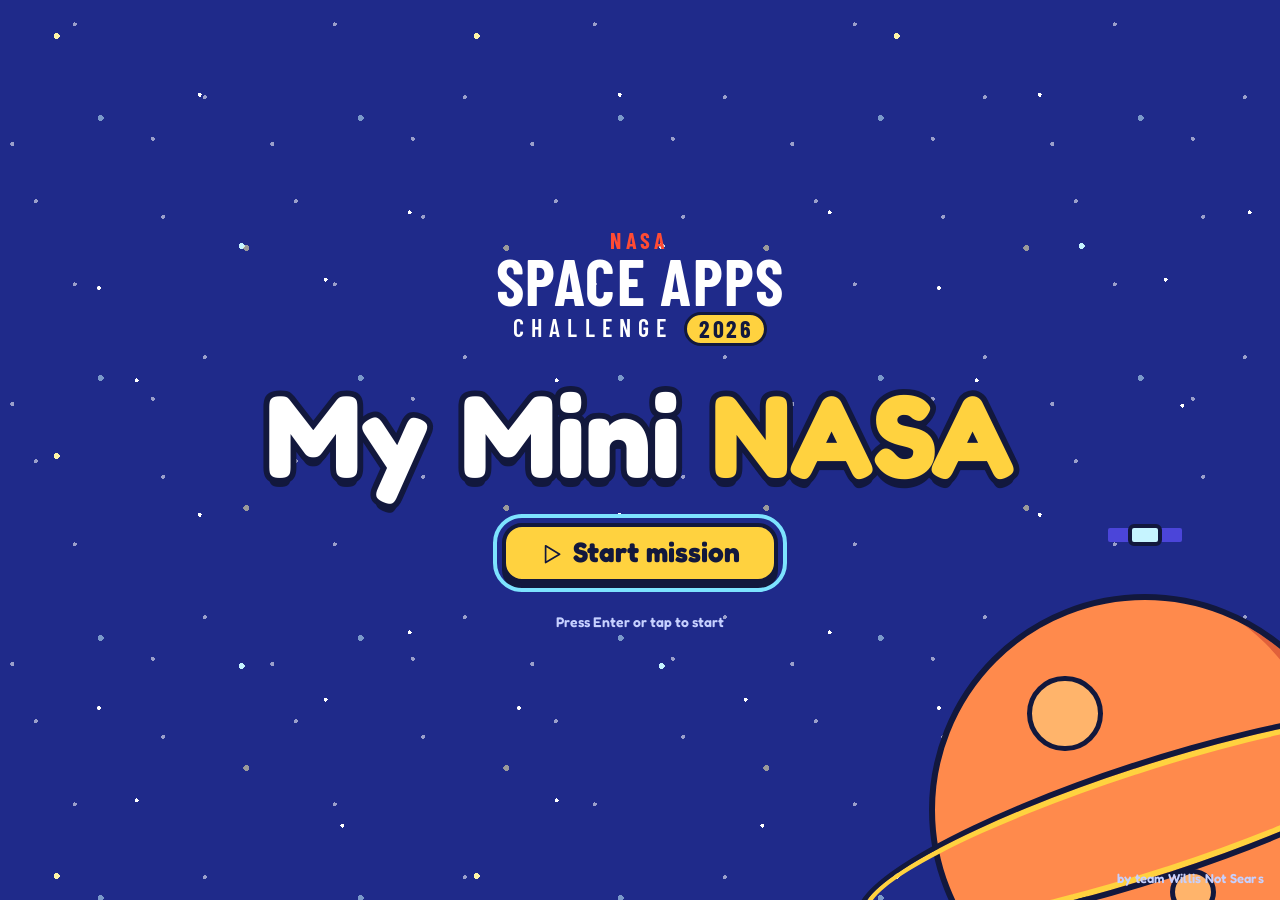
==== index.html @ b2e6e919 "fix: refresh cached app script for skin introductions" ====
<!doctype html>
<html lang="en">
<head>
  <meta charset="utf-8">
  <meta name="viewport" content="width=device-width, initial-scale=1, viewport-fit=cover">
  <meta name="theme-color" content="#f9fcff">
  <meta name="game-version" content="v11">
  <meta name="description" content="Run a pocket-sized spaceport and launch missions to Earth orbit, the Moon, Mars, and the Sun.">
  <title>My Mini NASA</title>
  <link rel="icon" href="data:image/svg+xml,%3Csvg xmlns='http://www.w3.org/2000/svg' viewBox='0 0 40 40'%3E%3Crect width='40' height='40' rx='11' fill='%235052f4'/%3E%3Ccircle cx='20' cy='20' r='8' fill='%23eff3ff'/%3E%3Cellipse cx='20' cy='20' rx='15' ry='5' transform='rotate(-35 20 20)' fill='none' stroke='%23ffde77' stroke-width='2'/%3E%3C/svg%3E">
  <link rel="stylesheet" href="style.css?v=24">
  <link rel="stylesheet" href="campaign.css?v=8">
  <link rel="stylesheet" href="stations.css?v=8">
  <link rel="stylesheet" href="upgrades.css?v=10">
  <link rel="stylesheet" href="challenges.css?v=11">
  <link rel="stylesheet" href="cartoon.css?v=21">
  <link rel="stylesheet" href="splash.css?v=1">
  <script defer src="icons.js?v=1"></script>
  <script defer src="splash.js?v=1"></script>
  <script defer src="celebrate.js?v=1"></script>
  <script defer src="music.js?v=1"></script>
  <link rel="stylesheet" href="skins.css?v=5">
  <script defer src="skins.js?v=4"></script>
  <script defer src="rules.js?v=cargo-guidance-1"></script>
  <script defer src="trivia.js?v=2"></script>
  <script defer src="challenges.js?v=11"></script>
  <script defer src="machines.js?v=25"></script>
  <script defer src="yard.js?v=station-controls-1"></script>
  <script defer src="stations.js?v=cargo-guidance-1"></script>
  <script defer src="levels-preview.js?v=1"></script>
  <script defer src="stations-preview.js?v=1"></script>
  <script defer src="cargo-preview.js?v=1"></script>
  <link rel="stylesheet" href="cargo-guidance.css?v=1">
  <script defer src="app.js?v=skin-introductions-1"></script>
  <link rel="stylesheet" href="trivia.css?v=1">
</head>
<body>
  <div class="splash" id="splash" role="dialog" aria-modal="true" aria-labelledby="splash-title">
    <div class="splash-stars" aria-hidden="true"></div>
    <div class="splash-stars splash-stars-far" aria-hidden="true"></div>
    <div class="splash-planet" aria-hidden="true"><i></i><i></i><i></i><b class="splash-satellite"><span></span></b></div>
    <svg class="splash-rocket" viewBox="0 0 120 220" aria-hidden="true">
      <path class="splash-flame" d="M44 168 Q48 204 60 214 Q72 204 76 168 Z"></path>
      <path class="splash-flame-core" d="M52 168 Q54 190 60 198 Q66 190 68 168 Z"></path>
      <path d="M38 118 Q14 138 12 172 L34 166 L42 146 Z" fill="#ff6b5a"></path>
      <path d="M82 118 Q106 138 108 172 L86 166 L78 146 Z" fill="#e0503f"></path>
      <rect x="46" y="156" width="28" height="16" rx="5" fill="#6f7aa8"></rect>
      <path d="M60 8 C44 10 32 54 32 96 C32 128 38 148 46 162 L74 162 C82 148 88 128 88 96 C88 54 76 10 60 8 Z" fill="#fff8e8"></path>
      <path d="M60 8 C51 9 43 26 38 46 Q60 40 82 46 C77 26 69 9 60 8 Z" fill="#ff6b5a"></path>
      <circle cx="60" cy="86" r="16" fill="#c6f4ff"></circle>
      <circle cx="60" cy="86" r="10" fill="#4b45d9" stroke-width="3"></circle>
      <path d="M50 132 L60 112 L70 132 Z" fill="#ffd23f" stroke-width="3"></path>
    </svg>

    <div class="splash-content">
      <p class="splash-event" aria-label="NASA Space Apps Challenge 2026">
        <span class="splash-nasa" aria-hidden="true">NASA</span>
        <span class="splash-apps" aria-hidden="true">SPACE APPS</span>
        <span class="splash-challenge" aria-hidden="true">CHALLENGE <b>2026</b></span>
      </p>
      <h2 class="splash-title" id="splash-title"><span>My</span> <span>Mini</span> <span class="splash-title-nasa">NASA</span></h2>
      <button type="button" class="splash-start" id="splash-start"><span aria-hidden="true"><svg class="ui-icon" viewBox="0 0 24 24" fill="none" stroke="currentColor" stroke-width="1.8" stroke-linecap="round" stroke-linejoin="round" aria-hidden="true" focusable="false"><path d="M6 3l15 9-15 9Z"/></svg></span> Start mission</button>
      <p class="splash-hint">Press Enter or tap to start</p>
    </div>
    <p class="splash-credit">by team Willis Not Sears</p>
  </div>

  <header class="masthead">
    <div class="wrap masthead-inner">
      <a class="brand" href="./" aria-label="My Mini NASA home">
        <span class="brand-icon" aria-hidden="true"><i></i></span>
        <strong>My Mini<span> NASA</span></strong>
      </a>
      <div class="header-actions">
        <a class="challenge" href="https://www.spaceappschallenge.org/2026/challenges/space-mission-design-game/" target="_blank" rel="noopener">NASA SPACE APPS <span>2026</span> <b aria-hidden="true"><svg class="ui-icon" viewBox="0 0 24 24" fill="none" stroke="currentColor" stroke-width="1.8" stroke-linecap="round" stroke-linejoin="round" aria-hidden="true" focusable="false"><path d="M5 19 19 5M5 5h14v14"/></svg></b></a>
        <button type="button" class="quiet header-button upgrades-shortcut" data-open="upgrades" aria-label="Upgrades" title="Upgrades"><svg class="ui-icon" viewBox="0 0 24 24" fill="none" stroke="currentColor" stroke-width="1.8" stroke-linecap="round" stroke-linejoin="round" aria-hidden="true" focusable="false"><path d="M12 20V4M5 11l7-7 7 7"/></svg> <span>Upgrades</span></button>
        <button type="button" class="quiet header-button" data-open="guide" aria-label="Field guide">? <span>Guide</span></button>
        <button type="button" class="quiet header-button" data-open="settings" aria-label="Settings"><svg class="ui-icon" viewBox="0 0 24 24" fill="none" stroke="currentColor" stroke-width="1.8" stroke-linecap="round" stroke-linejoin="round" aria-hidden="true" focusable="false"><path d="M9 3h6l1 3 3 1 2 5-2 5-3 1-1 3H9l-1-3-3-1-2-5 2-5 3-1ZM8 12a4 4 0 1 0 8 0 4 4 0 1 0-8 0"/></svg> <span>Settings</span></button>
      </div>
    </div>
  </header>

  <main class="wrap">
    <div class="overview">
      <h1>Spaceport yard</h1>
      <div class="telemetry" aria-label="Spaceport resources">
          <div class="stat" id="wallet-stat"><span class="stat-symbol money-symbol">$</span><div><span>CASH</span><strong id="wallet">$0</strong></div></div>
          <div class="stat"><span class="stat-symbol cube-symbol"><i></i></span><div><span>DATA INCOMING</span><strong id="rate">0.50<small>/s</small></strong></div></div>
          <div class="stat"><span class="stat-symbol orbit-symbol"><svg class="ui-icon" viewBox="0 0 24 24" fill="none" stroke="currentColor" stroke-width="1.8" stroke-linecap="round" stroke-linejoin="round" aria-hidden="true" focusable="false"><path d="M8 12a4 4 0 1 0 8 0 4 4 0 1 0-8 0M3 5c-5 5 14 18 18 14S7 0 3 5Z"/></svg></span><div><span>SATELLITES</span><strong id="satellites">0</strong></div></div>
      </div>
    </div>

    <div class="console">
        <div class="stage" id="stage" aria-label="Spaceport yard">
          <canvas id="yard" width="1020" height="650" tabindex="0" aria-label="Spaceport yard. Move with WASD, arrows, or drag. You can also use the station list."></canvas>
          <div class="order-card" aria-label="Grant Bonus. Sell four Data Cubes at the Grant Office to earn three dollars extra.">
            <div class="order-icon" aria-hidden="true"><svg class="ui-icon" viewBox="0 0 24 24" fill="none" stroke="currentColor" stroke-width="1.8" stroke-linecap="round" stroke-linejoin="round" aria-hidden="true" focusable="false"><path d="M12 2 22 7v10l-10 5-10-5V7ZM2 7l10 5 10-5M12 12v10"/></svg></div>
            <div class="order-copy"><strong>Grant Bonus</strong><span id="order-progress">0 / 4 cubes sold</span></div><span class="order-bonus" id="order-bonus">+$3</span>
          </div>
          <div class="notice" id="notice" role="status" hidden><span aria-hidden="true"><svg class="ui-icon" viewBox="0 0 24 24" fill="none" stroke="currentColor" stroke-width="1.8" stroke-linecap="round" stroke-linejoin="round" aria-hidden="true" focusable="false"><path d="M12 2 15 8.5 22 9.5 17 14.5 18 22 12 18.5 6 22 7 14.5 2 9.5 9 8.5Z"/></svg></span><div id="notice-text"></div></div>
          <button type="button" class="map-button quiet" id="directory-toggle" aria-haspopup="dialog" data-open="stations"><span aria-hidden="true"><svg class="ui-icon" viewBox="0 0 24 24" fill="none" stroke="currentColor" stroke-width="1.8" stroke-linecap="round" stroke-linejoin="round" aria-hidden="true" focusable="false"><path d="M2 5l7-3 6 3 7-3v17l-7 3-6-3-7 3ZM9 2v17M15 5v17"/></svg></span> Stations</button>
          <button type="button" id="yard-launch" class="yard-launch" hidden><svg class="ui-icon" viewBox="0 0 24 24" fill="none" stroke="currentColor" stroke-width="1.8" stroke-linecap="round" stroke-linejoin="round" aria-hidden="true" focusable="false"><path d="M12 20V4M5 11l7-7 7 7"/></svg> Launch mission</button>
        </div>
      <section class="game" aria-label="Spaceport controls">
        <section class="directive" aria-label="Current objective">
          <div class="directive-icon" aria-hidden="true"><svg class="ui-icon" viewBox="0 0 24 24" fill="none" stroke="currentColor" stroke-width="1.8" stroke-linecap="round" stroke-linejoin="round" aria-hidden="true" focusable="false"><path d="M5 19 19 5M5 5h14v14"/></svg></div>
          <div class="directive-copy"><span class="eyebrow">NEXT TASK <span aria-hidden="true">·</span> <span id="yard-tier">ORBITAL YARD</span></span><strong id="objective">Collect Data Cubes</strong><p id="objective-detail">Select Ground Station to see what it produces.</p></div>
          <button class="quiet button locate" id="locate" type="button" aria-label="Walk to objective">Go there <span aria-hidden="true"><svg class="ui-icon" viewBox="0 0 24 24" fill="none" stroke="currentColor" stroke-width="1.8" stroke-linecap="round" stroke-linejoin="round" aria-hidden="true" focusable="false"><path d="M4 12h16M13 5l7 7-7 7"/></svg></span></button>
        </section>
        <div class="yard-bar">
          <div class="inventory-summary" id="inventory-summary"><span class="eyebrow">CARRYING</span><strong id="carry">0 / 4</strong></div>
          <div id="inventory" class="inventory" aria-label="Carried supplies"></div>
          <div class="control-hint"><span class="keys"><kbd>W</kbd><kbd>A</kbd><kbd>S</kbd><kbd>D</kbd></span><span class="desktop-hint">Move</span><span class="touch-hint">Drag to move</span></div>
        </div>
      </section>

      <aside class="mission" id="mission-control" aria-label="Mission Control">
        <div class="mission-strip">
          <span class="eyebrow"><i></i> Mission Control</span>
          <button type="button" class="quiet board-button" id="mission-board" data-open="missions">Choose mission <span aria-hidden="true"><svg class="ui-icon" viewBox="0 0 24 24" fill="none" stroke="currentColor" stroke-width="1.8" stroke-linecap="round" stroke-linejoin="round" aria-hidden="true" focusable="false"><path d="M5 19 19 5M5 5h14v14"/></svg></span></button>
          <button type="button" class="quiet mission-toggle" id="mission-toggle" aria-expanded="true" aria-controls="mission-content mission-primary" aria-label="Collapse Mission Control"><span aria-hidden="true"><svg class="ui-icon" viewBox="0 0 24 24" fill="none" stroke="currentColor" stroke-width="1.8" stroke-linecap="round" stroke-linejoin="round" aria-hidden="true" focusable="false"><path d="M4 12h16"/></svg></span></button>
        </div>
        <div class="mission-content" id="mission-content">
          <div class="mission-heading"><h2 id="mission-title">First Light</h2><p id="mission-description" hidden>Put your first CubeSat in orbit.</p><div class="mission-chips"><span class="mission-tag" id="mission-tag">EARTH ORBIT</span><span class="vehicle-chip"><span class="vehicle-icon" aria-hidden="true"><svg class="ui-icon" viewBox="0 0 24 24" fill="none" stroke="currentColor" stroke-width="1.8" stroke-linecap="round" stroke-linejoin="round" aria-hidden="true" focusable="false"><path d="M12 20V4M5 11l7-7 7 7"/></svg></span><strong id="rocket">Rideshare</strong><span id="rocket-limit">max 6 mass</span></span></div></div>
          <div class="mission-perk" id="mission-perk" hidden><span aria-hidden="true"><svg class="ui-icon" viewBox="0 0 24 24" fill="none" stroke="currentColor" stroke-width="1.8" stroke-linecap="round" stroke-linejoin="round" aria-hidden="true" focusable="false"><path d="M12 2 15 8.5 22 9.5 17 14.5 18 22 12 18.5 6 22 7 14.5 2 9.5 9 8.5Z"/></svg></span><div><strong id="mission-perk-title"></strong><small id="mission-perk-detail"></small></div></div>
          <div class="odds-panel">
            <div class="odds-summary"><span>Success chance</span><strong id="launch-odds">—</strong></div>
            <div class="odds-meter" aria-hidden="true"><span id="odds-fill"></span></div>
            <p class="status-line" id="status-line"></p>
            <p class="special-bonus" id="special-bonus" hidden></p>
          </div>
          <div class="gauge-top"><span class="eyebrow">Payload</span><span id="manifest-note">PLAN LOCKED</span><button type="button" id="manifest-button" class="manifest-button" data-open="manifest" hidden>Manage <svg class="ui-icon" viewBox="0 0 24 24" fill="none" stroke="currentColor" stroke-width="1.8" stroke-linecap="round" stroke-linejoin="round" aria-hidden="true" focusable="false"><path d="M5 19 19 5M5 5h14v14"/></svg></button></div>
          <div class="gauges" id="gauges"></div>
          <button type="button" class="quiet expansion-button" id="expansion-button" data-open="missions" hidden><span>Next destination</span><strong id="expansion-label"></strong><span aria-hidden="true"><svg class="ui-icon" viewBox="0 0 24 24" fill="none" stroke="currentColor" stroke-width="1.8" stroke-linecap="round" stroke-linejoin="round" aria-hidden="true" focusable="false"><path d="M5 19 19 5M5 5h14v14"/></svg></span></button>
          <div class="mission-actions"><button type="button" class="quiet button challenge-entry" data-open="challenges" aria-describedby="challenge-summary"><span aria-hidden="true"><svg class="ui-icon" viewBox="0 0 24 24" fill="none" stroke="currentColor" stroke-width="1.8" stroke-linecap="round" stroke-linejoin="round" aria-hidden="true" focusable="false"><path d="M12 2 15 8.5 22 9.5 17 14.5 18 22 12 18.5 6 22 7 14.5 2 9.5 9 8.5Z"/></svg></span> Challenges<small id="challenge-summary" hidden>Pick a focus</small></button><button class="quiet button" type="button" data-open="log"><span aria-hidden="true"><svg class="ui-icon" viewBox="0 0 24 24" fill="none" stroke="currentColor" stroke-width="1.8" stroke-linecap="round" stroke-linejoin="round" aria-hidden="true" focusable="false"><path d="M4 6h16M4 12h16M4 18h16"/></svg></span> Flight log</button></div>
        </div>
        <div class="mission-primary" id="mission-primary">
          <button class="launch button" type="button" id="launch" disabled><span class="launch-icon" aria-hidden="true"><svg class="ui-icon" viewBox="0 0 24 24" fill="none" stroke="currentColor" stroke-width="1.8" stroke-linecap="round" stroke-linejoin="round" aria-hidden="true" focusable="false"><path d="M12 20V4M5 11l7-7 7 7"/></svg></span><strong id="launch-label">Launch mission</strong><small id="launch-fee">FREE</small></button>
          <button type="button" class="quiet recipe-button" id="recipe-button" data-open="recipe"><strong>Payload plan</strong><small id="recipe-price"></small></button>
        </div>
      </aside>
    </div>

    <footer class="foot"><span><span class="signal"></span> <span id="save-status">PROGRESS SAVED ON THIS DEVICE</span></span><a href="https://www.nasa.gov/wp-content/uploads/2025/04/250323-design-and-develop-science-mission.pdf" target="_blank" rel="noopener">MISSION DESIGN RESOURCES <b aria-hidden="true"><svg class="ui-icon" viewBox="0 0 24 24" fill="none" stroke="currentColor" stroke-width="1.8" stroke-linecap="round" stroke-linejoin="round" aria-hidden="true" focusable="false"><path d="M5 19 19 5M5 5h14v14"/></svg></b></a></footer>
  </main>

  <dialog id="panel" aria-labelledby="panel-title">
    <div class="panel-top"><span id="panel-kicker" class="eyebrow">SPACEPORT OPERATIONS</span><button type="button" class="quiet close" id="close-panel" aria-label="Close panel" autofocus><svg class="ui-icon" viewBox="0 0 24 24" fill="none" stroke="currentColor" stroke-width="1.8" stroke-linecap="round" stroke-linejoin="round" aria-hidden="true" focusable="false"><path d="M5 5l14 14M19 5 5 19"/></svg></button></div>
    <h2 id="panel-title"></h2>
    <div id="panel-content"></div>
  </dialog>
</body>
</html>
---- style.css ----
@import url('https://fonts.googleapis.com/css2?family=Barlow:wght@400;500;600;700;800&family=IBM+Plex+Mono:wght@400;500;600&display=swap');

:root {
  color-scheme: light;
  --bg: #edf2ff;
  --panel: #ffffff;
  --panel-deep: #f4f6ff;
  --well: #f3f6ff;
  --line: #d7def4;
  --line-soft: #e1e6f6;
  --text: #1b234d;
  --muted: #51618b;
  --dim: #596889;
  --mint: #117d63;
  --amber: #9e4518;
  --orange: #514fe8;
  --cyan: #067e9c;
  --fuel: #a74c15;
  --part: #2755c1;
  --paper: #713caa;
  --crew: #a23567;
  --mass: #5a6386;
  --sans: Barlow, 'Trebuchet MS', sans-serif;
  --mono: 'IBM Plex Mono', 'Courier New', monospace;
  --hud-gap: 16px;
  --hud-top: max(var(--hud-gap), env(safe-area-inset-top));
  --hud-left: max(var(--hud-gap), env(safe-area-inset-left));
  --hud-right: max(var(--hud-gap), env(safe-area-inset-right));
  --hud-bottom: max(var(--hud-gap), env(safe-area-inset-bottom));
  --mission-width: clamp(318px, 25vw, 375px);
  --overlay-shadow: 0 3px 0 #415ea543, 0 7px 18px #385b7429;
}

* { box-sizing: border-box; }
html, body { width: 100%; height: 100%; overflow: hidden; background: #b9ebff; }
body { margin: 0; color: var(--text); font-family: var(--sans); overscroll-behavior: none; }
body > main.wrap { width: 100%; height: 100%; height: 100dvh; margin: 0; position: relative; isolation: isolate; }
a { color: inherit; text-decoration: none; }
button { font: inherit; color: inherit; cursor: pointer; }
button:disabled { cursor: default; }
button:focus-visible, a:focus-visible, canvas:focus-visible { outline: 2px solid var(--mint); outline-offset: 3px; }
button, a { -webkit-tap-highlight-color: transparent; }
[hidden] { display: none !important; }
.masthead { position: fixed; inset: var(--hud-top) var(--hud-right) auto var(--hud-left); z-index: 3; pointer-events: none; }
.masthead-inner { width: 100%; height: 52px; display: flex; justify-content: space-between; align-items: center; gap: 10px; }
.brand, .header-actions { pointer-events: auto; }
.masthead .brand { padding: 6px 12px 6px 7px; border: 1px solid #93c3ee; border-radius: 14px; background: #fcfefff5; box-shadow: var(--overlay-shadow); }
.brand { display: inline-flex; gap: 11px; align-items: center; font-size: 24px; letter-spacing: -.045em; white-space: nowrap; }
.brand strong { font-weight: 800; }
.brand strong span { color: #4154ac; font-weight: 600; }
.brand-icon { position: relative; display: block; width: 34px; height: 34px; border-radius: 10px; background: var(--orange); box-shadow: inset 0 0 0 1px #7a84ff; }
.brand-icon::before { content: ''; position: absolute; width: 14px; height: 14px; border: 2px solid #fff7b6; border-radius: 50%; left: 9px; top: 8px; }
.brand-icon::after { content: ''; position: absolute; border: 1.5px solid #fff7b6; width: 24px; height: 9px; border-radius: 50%; left: 4px; top: 12px; transform: rotate(-35deg); }
.brand-icon i { position: absolute; border-radius: 50%; width: 4px; height: 4px; background: #fff7b6; top: 6px; right: 6px; }
.header-actions { display: flex; align-items: center; gap: 5px; padding: 4px; border: 1px solid #93c3ee; border-radius: 12px; background: #fcfefff5; box-shadow: var(--overlay-shadow); }
.challenge { margin-inline: 6px 5px; color: var(--muted); font: 600 9px/1.4 var(--mono); letter-spacing: .045em; white-space: nowrap; }
.challenge span { color: var(--orange); }
.challenge b, .foot b { color: var(--mint); padding-left: 4px; }
.challenge:hover, .foot a:hover { color: var(--text); }
.quiet { background: var(--well); border: 1px solid var(--line); border-radius: 7px; }
.quiet:hover { background: #e6ebff; border-color: #a9b7f5; }
.header-button { height: 34px; min-width: 34px; padding: 0 10px; font-size: 14px; font-weight: 700; }
.header-button span { margin-left: 4px; font-size: 13px; }

.overview { position: absolute; z-index: 2; top: var(--hud-top); left: 50%; height: 52px; display: flex; align-items: center; justify-content: center; transform: translateX(-50%); pointer-events: none; }
.overview h1 { width: 1px; height: 1px; overflow: hidden; position: absolute; clip-path: inset(50%); white-space: nowrap; }
.eyebrow { color: var(--muted); font: 600 10px/1.35 var(--mono); letter-spacing: .1em; white-space: nowrap; }
.signal { display: inline-block; width: 7px; height: 7px; border-radius: 50%; margin-right: 6px; vertical-align: 1px; background: #24c788; box-shadow: 0 0 10px #1a9f6055; }
h1, h2, p { margin: 0; }
h1 { font-size: clamp(28px, 3vw, 43px); color: var(--text); font-weight: 800; letter-spacing: -.043em; line-height: 1.08; }
.telemetry { display: flex; align-items: stretch; gap: 9px; }
.stat { display: flex; align-items: center; min-width: 122px; gap: 10px; padding: 8px 11px; border: 1px solid var(--line-soft); background: #ffffff; border-radius: 9px; }
.stat div { display: grid; gap: 2px; }
.stat div > span { color: var(--muted); font: 500 8.5px/1.25 var(--mono); letter-spacing: .04em; white-space: nowrap; }
.stat strong { color: var(--text); font: 600 18px/1.05 var(--mono); letter-spacing: -.06em; }
.stat strong small { font-size: 10px; margin-left: 3px; color: var(--muted); }
.stat-symbol { width: 26px; height: 26px; display: grid; place-items: center; border-radius: 7px; font: 600 16px/1 var(--mono); flex: none; }
.money-symbol { color: #7e5104; background: #ffe590; }
.cube-symbol { color: var(--cyan); background: #d8f4ff; }
.cube-symbol i { display: block; background: var(--cyan); width: 10px; height: 10px; transform: rotate(30deg) skew(-5deg,-5deg); border-radius: 2px; box-shadow: 3px 3px #45bdd9; }
.orbit-symbol { color: var(--mint); background: #d9f8ec; }

.console, .stage, .game { position: absolute; inset: 0; }
.stage { isolation: isolate; overflow: hidden; background: #b9ebff; }
.game { z-index: 1; pointer-events: none; }
.game .stage, .game .directive, .game .yard-bar { pointer-events: auto; }
canvas { display: block; width: 100%; height: 100%; touch-action: none; }
canvas:focus-visible { outline-offset: -3px; }
.map-button { position: absolute; top: calc(var(--hud-top) + 62px); right: var(--hud-right); z-index: 1; background: #fafdfff7; min-height: 34px; padding: 5px 10px; font-size: 12px; font-weight: 700; }
.map-button span { color: var(--mint); margin-right: 3px; }
.notice { position: absolute; z-index: 2; bottom: calc(var(--hud-bottom) + 125px); left: var(--hud-left); display: flex; gap: 9px; padding: 9px 12px; width: max-content; max-width: min(83%, 400px); color: var(--text); font-size: 14px; font-weight: 600; background: #fffffff8; border: 1px solid #96c4ee; border-radius: 10px; pointer-events: none; box-shadow: var(--overlay-shadow); }
.notice > span { color: var(--orange); }
.yard-bar { position: absolute; left: var(--hud-left); bottom: var(--hud-bottom); display: flex; align-items: center; min-height: 46px; gap: 12px; padding: 6px 11px; background: #fcfefff5; border: 1px solid #93c3ee; border-radius: 13px; box-shadow: var(--overlay-shadow); }
.inventory-summary { display: grid; gap: 1px; flex: none; }
.inventory-summary strong { font: 600 13px/1.25 var(--mono); }
.inventory { display: flex; gap: 6px; flex: 1; min-width: 0; }
.inventory-item { border: 1px solid var(--line); border-radius: 6px; min-width: 41px; display: flex; align-items: center; justify-content: center; gap: 5px; padding: 4px 6px; background: #edf2ff; font: 600 11px/1 var(--mono); }
.inventory-item.zero { color: var(--dim); }
.inventory-item.zero i { opacity: .6; }
.item-icon { display: inline-grid; place-items: center; flex: none; width: 18px; height: 18px; border-radius: 4px; background: color-mix(in srgb, var(--item) 15%, transparent); color: var(--item); font: 700 12px/1 var(--sans); font-style: normal; }
[data-item="data"] { --item: var(--cyan); }
[data-item="fuel"] { --item: var(--fuel); }
[data-item="part"] { --item: var(--part); }
[data-item="paper"] { --item: var(--paper); }
[data-item="crew"] { --item: var(--crew); }
[data-item="mass"] { --item: var(--mass); }
.control-hint { color: var(--muted); font-size: 12px; white-space: nowrap; display: flex; align-items: center; gap: 6px; }
.keys { display: inline-flex; gap: 3px; vertical-align: middle; }
kbd { display: inline-flex; align-items: center; justify-content: center; min-width: 17px; height: 18px; padding-inline: 3px; border: 1px solid #c7d3fa; border-bottom-width: 2px; border-radius: 4px; color: #43588f; background: #f0f4ff; font: 500 10px/1 var(--mono); }
.touch-hint { display: none; }
.directive { position: absolute; left: var(--hud-left); bottom: calc(var(--hud-bottom) + 56px); width: min(425px, calc(100vw - var(--mission-width) - var(--hud-left) - var(--hud-right) - 20px)); display: flex; gap: 11px; align-items: center; padding: 8px 10px; background: #effafffa; border: 1px solid #99cbf4; border-radius: 13px; box-shadow: var(--overlay-shadow); }
.directive-icon { display: grid; place-items: center; min-width: 32px; height: 32px; border: 1px solid #b2d9ff; border-radius: 8px; color: var(--mint); background: #cdeaff; font-size: 21px; font-weight: 700; }
.directive-copy { flex: 1; }
.directive-copy .eyebrow { display: block; color: var(--mint); font-size: 8.5px; }
#yard-tier { color: var(--muted); }
.directive-copy strong { font-size: 16px; font-weight: 700; display: block; line-height: 1.15; }
.directive-copy p { color: var(--muted); font-size: 12px; line-height: 1.25; margin-top: 3px; }
.button { min-height: 34px; font-weight: 700; padding: 6px 10px; }
.locate { white-space: nowrap; color: var(--text); font-size: 12px; }
.locate span { color: var(--mint); padding-left: 3px; }

.mission { position: absolute; z-index: 2; top: calc(var(--hud-top) + 104px); right: var(--hud-right); width: var(--mission-width); max-height: calc(100dvh - var(--hud-top) - var(--hud-bottom) - 138px); display: flex; flex-direction: column; background: #fffffff8; border: 1px solid #93b5ee; border-radius: 16px; box-shadow: var(--overlay-shadow); overflow: hidden; }
.mission-strip { min-height: 48px; display: flex; justify-content: space-between; align-items: center; flex: 0 0 auto; gap: 6px; padding: 6px 8px 6px 12px; background: #eff0ff; border-bottom: 1px solid var(--line); }
.mission-strip > .eyebrow { margin-right: auto; }
.mission-strip .board-button { margin-left: auto; }
.mission-strip .mission-toggle { flex: 0 0 auto; width: 34px; height: 34px; padding: 0; display: grid; place-items: center; color: #412bbe; background: #e2deff; border-color: #bfb5f7; font-size: 18px; font-weight: 800; line-height: 1; }
.mission-strip .mission-toggle:hover { background: #d7caff; }
.mission-toggle svg { width: 17px; height: 17px; }
.mission[data-collapsed='true'] :is(.mission-content, .mission-primary) { display: none; }
.mission[data-collapsed='true'] .mission-strip { border-bottom: 0; }
.mission-strip .eyebrow { color: #4552a0; font-size: 10px; }
.mission-strip i { width: 8px; height: 8px; display: inline-block; transform: rotate(45deg); margin-right: 6px; border: 1px solid var(--orange); background: #706cf141; border-radius: 2px; }
.mission-order { color: var(--amber); font: 600 11px/1 var(--mono); }
.mission-content { padding: 13px 14px 14px; overflow-y: auto; min-height: 0; overscroll-behavior: contain; scrollbar-width: thin; scrollbar-color: #99a9dd transparent; }
.mission-tag { color: var(--mint); font: 500 9px/1 var(--mono); letter-spacing: .11em; }
.mission-heading h2 { margin-top: 4px; font-size: 36px; line-height: .98; letter-spacing: -.045em; font-weight: 800; }
.mission-heading p { color: var(--muted); font-size: 14px; margin-top: 8px; line-height: 1.25; min-height: 34px; }
.vehicle { display: flex; align-items: center; gap: 9px; margin: 11px 0 16px; border: 1px solid var(--line); border-radius: 8px; padding: 7px 8px; background: #f0f5ff; }
.vehicle-icon { display: grid; place-items: center; width: 25px; height: 26px; background: #e1e8ff; border-radius: 5px; color: #4d5abb; font: 700 21px/1 var(--sans); }
.vehicle div { display: grid; gap: 2px; flex: 1; }
.vehicle div span, #rocket-limit { font: 500 8.5px/1.2 var(--mono); color: var(--muted); }
.vehicle div strong { font: 600 12px/1.1 var(--sans); color: var(--text); }
#rocket-limit { color: var(--amber); }
.gauge-top { display: flex; align-items: center; justify-content: space-between; padding-bottom: 8px; border-bottom: 1px solid var(--line-soft); }
.gauge-top .eyebrow { color: #3c4a87; }
#manifest-note { color: var(--dim); font: 500 8px/1 var(--mono); letter-spacing: .04em; }
.manifest-button { border: 0; padding: 0; color: var(--mint); background: transparent; font: 600 8.5px/1 var(--mono); letter-spacing: .035em; }
.manifest-button:hover { color: var(--text); text-decoration: underline; }
.gauges { display: grid; gap: 10px; padding: 12px 0 14px; }
.gauge { display: grid; grid-template-columns: 20px 1fr; align-items: center; gap: 7px; }
.gauge .item-icon { width: 20px; height: 20px; }
.gauge-head { display: flex; justify-content: space-between; align-items: baseline; gap: 8px; font: 600 13px/1.15 var(--sans); }
.gauge-value { color: var(--muted); font: 500 10px/1 var(--mono); white-space: nowrap; }
.gauge-value b { color: var(--text); font-weight: 600; }
.gauge-track { background: #e8edf9; height: 5px; position: relative; margin-top: 4px; border-radius: 3px; }
.gauge-fill { height: 100%; width: 0; display: block; background: var(--item); border-radius: inherit; transition: width .16s ease; }
.gauge[data-status="high"] .gauge-fill, .gauge[data-status="risk"] .gauge-fill { background: #e6673e; }
.gauge-mark { position: absolute; left: 40%; height: 9px; width: 1px; top: -2px; background: #4a5480; opacity: .85; }
.status-line { display: flex; align-items: center; gap: 6px; color: var(--muted); min-height: 30px; padding: 6px 7px; border: 1px solid var(--line-soft); border-radius: 5px; background: var(--panel-deep); font-size: 11px; line-height: 1.18; }
.status-line:before { display: block; content: ''; width: 5px; height: 5px; border-radius: 50%; background: var(--dim); flex: none; }
.status-line[data-tone="warn"] { color: var(--amber); }
.status-line[data-tone="warn"]:before { background: var(--orange); }
.status-line[data-tone="ready"] { color: var(--mint); }
.status-line[data-tone="ready"]:before { background: var(--mint); }
.launch { width: 100%; display: flex; align-items: center; gap: 8px; margin-top: 9px; padding: 8px 10px; min-height: 43px; background: var(--orange); color: #ffffff; border: 1px solid #7676ff; border-radius: 7px; box-shadow: inset 0 -3px #3631b8; }
.launch:hover:not(:disabled) { background: #413bd3; }
.launch:disabled { background: #e8edfc; color: #56658a; border-color: #d4dcf4; box-shadow: none; }
.launch-icon { font-size: 12px; }
.launch strong { flex: 1; text-align: left; }
.launch small { font: 600 10px/1 var(--mono); padding: 5px 6px; background: #0002; border-radius: 4px; }
.mission-actions { display: grid; grid-template-columns: 1fr 1fr; gap: 7px; margin-top: 8px; }
.mission-actions button { color: var(--text); font-size: 12px; }
.mission-actions button span { color: var(--mint); padding-right: 4px; }
.foot { position: absolute; z-index: 2; bottom: var(--hud-bottom); right: var(--hud-right); display: flex; justify-content: space-between; align-items: center; gap: 10px; padding: 6px 8px; background: #ffffffe9; border: 1px solid #c4d6e6; border-radius: 8px; font: 600 8px/1.1 var(--mono); color: var(--muted); letter-spacing: .025em; }
.foot .signal { width: 5px; height: 5px; margin-right: 2px; }

dialog { --panel-pad: 20px; width: min(540px, calc(100% - 24px)); max-height: min(720px, calc(100dvh - 28px)); color: var(--text); background: var(--panel); padding: var(--panel-pad); border: 1px solid #c7d6f6; border-radius: 14px; box-shadow: 0 20px 90px #11224848; scrollbar-color: #91a1d3 var(--panel); }
dialog::backdrop { background: #182951a3; backdrop-filter: blur(5px); }
.panel-top { display: flex; justify-content: space-between; align-items: center; gap: 12px; margin-bottom: 4px; }
.panel-top .eyebrow { color: var(--mint); }
.close { width: 32px; height: 32px; font-size: 24px; line-height: 1; }
dialog h2 { font-size: 36px; letter-spacing: -.04em; font-weight: 800; line-height: 1.05; margin-bottom: 12px; }
.dialog-lead { color: var(--muted); line-height: 1.4; margin-bottom: 13px; }
.dialog-list { display: grid; gap: 8px; }
.dialog-row { display: flex; gap: 9px; align-items: center; padding: 9px; border: 1px solid var(--line); border-radius: 7px; background: #f3f6ff; }
.dialog-row h3 { margin: 0; font-size: 15px; }
.dialog-row p { color: var(--muted); font-size: 13px; line-height: 1.25; margin-top: 3px; }
.dialog-row .row-copy { flex: 1; min-width: 0; }
.dialog-row .button { flex: none; font-size: 12px; white-space: nowrap; }
.dialog-row .button:disabled { opacity: .55; }
.dialog-bottom { display: flex; flex-wrap: wrap; gap: 8px; margin-top: 14px; }
.dialog-bottom .button { padding-inline: 13px; }
.dialog-bottom .primary { background: var(--orange); color: #ffffff; border: 1px solid var(--amber); border-radius: 7px; }
.dialog-bottom .primary:hover { background: #413bd3; }
.report-stars { color: var(--orange); font-size: 30px; letter-spacing: .09em; line-height: 1; margin-bottom: 10px; }
.report-reward { display: flex; gap: 8px; margin: 10px 0; }
.report-reward span { border-radius: 6px; background: #d2f8e6; color: var(--mint); padding: 6px 9px; font: 600 12px/1 var(--mono); }
.report-tip { border-left: 2px solid var(--amber); margin: 13px 0; color: var(--muted); padding: 5px 9px; font-size: 13px; line-height: 1.35; }
.report-tip a, .guide-resource { display: block; color: var(--mint); margin-top: 4px; }
.verdict { border-radius: 5px; background: #e2f7eb; color: var(--mint); font: 600 9px/1 var(--mono); padding: 5px; text-transform: uppercase; }
.verdict[data-tone="low"], .verdict[data-tone="risk"], .verdict[data-tone="high"] { background: #fff0dc; color: var(--amber); }
.danger { color: #9f3622; }
.inline-note { color: var(--muted); font-size: 13px; }
.archive-tools { margin-top: 13px; }

.stat { border-radius: 12px; border-color: #a4c6ed; box-shadow: var(--overlay-shadow); }
.stat:first-child { background: #fff5cf; border-color: #e5b94e; }
.stat:first-child strong { color: #795014; }
.stat strong { font: 800 22px/.95 var(--sans); letter-spacing: -.025em; }
.stat strong small { font-weight: 600; }
.brand-icon { box-shadow: inset 0 -4px #3933c2; }
.inventory-item { min-height: 29px; }
.inventory-summary[data-full="true"] strong { color: #aa4208; }
.map-button { border-radius: 10px; box-shadow: var(--overlay-shadow); }
.directive-icon { color: #1f65bb; }
.locate { background: #514fe8; border-color: #5d5bed; color: white; border-radius: 9px; box-shadow: inset 0 -3px #3531b8; min-height: 36px; }
.locate span { color: #fff3a4; }
.locate:hover { background: #3936c8; border-color: #514fe8; }
.mission-order { color: #5147ba; }
.status-line[data-tone="warn"] { background: #fff3e4; }
.status-line[data-tone="warn"]:before { background: #c44a17; }
.order-card { position: absolute; top: calc(var(--hud-top) + 62px); left: var(--hud-left); display: flex; align-items: center; gap: 7px; pointer-events: none; padding: 6px 7px; border: 1px solid #a4cbf2; border-radius: 11px; background: #fffffff5; color: #293777; box-shadow: var(--overlay-shadow); }
.order-icon { display: grid; place-items: center; width: 27px; height: 27px; border-radius: 7px; color: #007790; background: #cef5fc; }
.order-copy { display: grid; line-height: 1.05; }
.order-copy strong { font-size: 13px; font-weight: 800; white-space: nowrap; }
.order-copy span { font-size: 11px; color: #52638b; margin-top: 3px; }
.order-bonus { font-size: 12px; font-weight: 800; color: #785100; background: #fff0ad; border-radius: 5px; padding: 4px 5px; }
.yard-launch { position: absolute; z-index: 1; right: calc(var(--hud-right) + var(--mission-width) + 12px); bottom: var(--hud-bottom); min-height: 40px; border-radius: 10px; border: 1px solid #827bff; background: #514fe8; color: white; box-shadow: 0 3px 0 #3531b8; padding: 7px 12px; font-weight: 800; }
.yard-launch:hover { background: #3d38cc; }
.yard-launch:focus-visible { outline-color: white; }
#yard-cargo { bottom: calc(var(--hud-bottom) + 49px); }
dialog { border-width: 2px; }
dialog h2 { color: #263371; }
.report-stars { color: #a86406; }

@media (max-width: 1260px) {
  .challenge { display: none; }
}
@media (max-width: 1100px) {
  .stat { min-width: 106px; }
}
@media (max-width: 900px) {
  :root { --hud-gap: 12px; }
  .header-button { padding-inline: 7px; }
  .header-button span { display: none; }
  .stat { min-width: 95px; gap: 6px; padding: 7px; }
  .telemetry { gap: 5px; }
  .yard-bar { gap: 7px; }
  .control-hint .keys { display: none; }
  .yard-launch { bottom: calc(var(--hud-bottom) + 126px); }
  #yard-cargo { bottom: calc(var(--hud-bottom) + 175px); }
}
@media (max-height: 800px) {
  .mission-content { padding: 9px 11px 11px; }
  .mission-heading h2 { font-size: 30px; margin-top: 2px; }
  .mission-heading p { min-height: 0; margin-top: 5px; font-size: 13px; }
  .mission .vehicle { margin: 7px 0 9px; padding: 4px 7px; }
  .mission .vehicle-icon { width: 23px; height: 22px; font-size: 18px; }
  .mission .gauge-top { padding-bottom: 5px; }
  .mission .gauges { gap: 6px; padding: 7px 0 9px; }
  .mission .gauge-track { height: 4px; margin-top: 3px; }
  .mission .odds-panel { padding: 6px 7px; }
  .mission .odds-meter { margin-top: 4px; }
  .mission .launch { min-height: 36px; margin-top: 7px; padding-block: 5px; }
  .mission .recipe-button, .mission .expansion-button { min-height: 31px; margin-top: 5px; }
}
@media (max-width: 760px) {
  :root { --hud-gap: 9px; --drawer-height: min(44dvh, 370px); --drawer-strip: 48px; }
  .console { --drawer-clearance: var(--drawer-strip); }
  .console:has(.mission:not([data-collapsed='true'])) { --drawer-clearance: var(--drawer-height); }
  .masthead-inner { height: auto; min-height: 38px; }
  .masthead .brand { padding: 4px 9px 4px 5px; border-radius: 10px; }
  .brand { gap: 6px; font-size: 19px; }
  .brand-icon { transform: scale(.8); margin: -4px; }
  .header-actions { padding: 3px; }
  .header-button { min-width: 35px; height: 30px; }
  .overview { top: calc(var(--hud-top) + var(--hud-header-height, 48px) + 12px); left: var(--hud-left); right: var(--hud-right); height: auto; transform: none; }
  .telemetry { width: 100%; }
  .stat { flex: 1; min-width: 0; padding: 5px 6px; border-radius: 9px; }
  .stat-symbol { width: 21px; height: 21px; font-size: 13px; }
  .cube-symbol i { width: 7px; height: 7px; box-shadow: 2px 2px #45bdd9; }
  .stat strong { font-size: 18px; }
  .stat div > span { font-size: 7px; }
  .mission { top: auto; bottom: var(--hud-bottom); left: var(--hud-left); width: auto; height: var(--drawer-height); max-height: none; border-radius: 13px; }
  .mission[data-collapsed='true'] { height: var(--drawer-strip); }
  .mission-strip { min-height: calc(var(--drawer-strip) - 2px); }
  .mission-heading h2 { font-size: 29px; }
  .mission-heading p { min-height: 0; }
  .foot { display: none; }
  .yard-bar { bottom: calc(var(--hud-bottom) + var(--drawer-clearance) + 7px); width: calc(100% - var(--hud-left) - var(--hud-right)); min-height: 36px; gap: 7px; padding: 4px 7px; border-radius: 10px; }
  .inventory-summary .eyebrow { font-size: 7px; }
  .inventory-summary strong { font-size: 10px; }
  .inventory { gap: 4px; }
  .inventory-item { min-width: 29px; min-height: 23px; padding: 3px; gap: 2px; font-size: 10px; }
  .inventory-item i { width: 13px; height: 14px; font-size: 9px; }
  .desktop-hint { display: none; }
  .touch-hint { display: inline; font-size: 10px; }
  .directive { width: calc(100% - var(--hud-left) - var(--hud-right)); bottom: calc(var(--hud-bottom) + var(--drawer-clearance) + 50px); padding: 4px 5px 4px 7px; gap: 7px; border-radius: 10px; }
  .directive-icon { min-width: 24px; height: 24px; font-size: 16px; border-radius: 5px; }
  .directive-copy strong { font-size: 14px; line-height: 1; }
  .directive-copy p { display: none; }
  .directive-copy .eyebrow { font-size: 7px; }
  .locate { min-height: 32px; padding: 4px 6px; }
  .map-button { top: calc(var(--hud-top) + var(--hud-header-height, 48px) + var(--hud-resources-height, 52px) + 24px); min-height: 30px; padding: 3px 6px; font-size: 11px; }
  .order-card { top: calc(var(--hud-top) + var(--hud-header-height, 48px) + var(--hud-resources-height, 52px) + 24px); gap: 5px; padding: 4px 5px; border-radius: 8px; }
  .order-icon { width: 20px; height: 20px; font-size: 11px; }
  .order-copy strong { font-size: 11px; }
  .order-copy span { font-size: 9px; }
  .order-bonus { font-size: 9px; padding: 3px 4px; }
  .notice { left: var(--hud-left); bottom: calc(var(--hud-bottom) + var(--drawer-clearance) + 135px); padding: 5px 7px; font-size: 11px; }
  .yard-launch, #yard-cargo { right: var(--hud-right); bottom: calc(var(--hud-bottom) + var(--drawer-clearance) + 95px); min-height: 34px; font-size: 12px; padding: 4px 7px; }
}
@media (max-width: 370px) {
  .order-icon { display: none; }
}
@media (max-width: 330px) {
  .control-hint { display: none; }
  .mission-strip { padding-left: 6px; gap: 4px; }
  .mission-strip > .eyebrow { font-size: 8px; }
}
@media (max-height: 520px) and (min-width: 761px) {
  .mission { top: calc(var(--hud-top) + 67px); max-height: calc(100dvh - var(--hud-top) - var(--hud-bottom) - 68px); }
  .map-button { top: auto; bottom: calc(var(--hud-bottom) + 122px); left: var(--hud-left); right: auto; }
  .foot { display: none; }
}
@media (prefers-reduced-motion: reduce) {
  *, *::after, *::before { transition: none !important; scroll-behavior: auto !important; }
}

/* Font-independent icons retain text labels on every platform. */
.ui-icon { display:inline-block; width:1em; height:1em; flex-shrink:0; vertical-align:-.15em; }
.rating-star { opacity:.3; }
.rating-star[data-earned] { opacity:1; }
.rating-star[data-earned] .ui-icon, .report-stars [data-earned] .ui-icon { fill:currentColor; }
---- campaign.css ----
.board-button, .mission-toggle { min-height: 31px; padding: 3px 8px; white-space: nowrap; font-size: 12px; font-weight: 700; }
.board-button span { color: #4939bc; }
.mission-toggle { min-width: 32px; font-size: 19px; line-height: 1; }
.odds-panel { margin-top: 9px; padding: 8px; border: 1px solid #dce3fc; border-radius: 8px; background: #f4f6ff; }
.odds-summary { display: flex; align-items: baseline; justify-content: space-between; gap: 6px; }
.odds-summary span { font: 600 9px/1.2 var(--mono); color: #45548d; letter-spacing: .04em; }
.odds-summary strong { color: #3736b8; font-size: 20px; line-height: 1; }
.odds-meter { height: 6px; border-radius: 8px; overflow: hidden; background: #e1e6f7; margin-top: 6px; }
.odds-meter span { display: block; background: #8a59df; width: 0; height: 100%; border-radius: inherit; transition: width .17s ease; }
.odds-meter[data-tone="fair"] span { background: #e89c29; }
.odds-meter[data-tone="poor"] span { background: #dd6356; }
.odds-meter[data-tone="good"] span { background: #36aa82; }
.odds-panel .status-line { min-height: 0; border: 0; background: transparent; padding: 5px 0 0; }
.recipe-button, .expansion-button { width: 100%; display: flex; align-items: center; text-align: left; gap: 8px; min-height: 35px; padding: 5px 9px; margin-top: 7px; font-size: 12px; font-weight: 700; }
.recipe-button > span, .expansion-button > :last-child { color: #5546c2; }
.recipe-button strong, .expansion-button > :first-child { flex: 1; }
.recipe-button small, .expansion-button strong { font: 600 10px/1 var(--mono); color: #6451b3; }
.expansion-button { background: #fff7db; border-color: #ead69b; }
.expansion-button:hover { background: #ffefb3; border-color: #dfbd64; }
.expansion-button strong { color: #795103; }
.mission-primary { display: grid; grid-template-columns: minmax(0, 1.45fr) minmax(0, 1fr); gap: 6px; align-items: stretch; flex: 0 0 auto; padding: 7px 9px 9px; border-top: 1px solid var(--line); background: #fcfdff; }
.mission[data-collapsed='true'] .mission-primary { display: none; }
.mission-primary .launch, .mission-primary .recipe-button { min-height: 39px; margin: 0; gap: 4px; padding-inline: 6px; }
.mission-primary .launch strong { font-size: 13px; white-space: nowrap; }
.mission-primary .launch small { padding-inline: 4px; }
.mission-primary .recipe-button small { white-space: nowrap; }
dialog[data-panel="missions"] { width: min(630px, calc(100% - 24px)); }
.board-stage + .board-stage { margin-top: 18px; }
.board-heading { display: flex; justify-content: space-between; gap: 8px; align-items: baseline; margin: 0 0 8px; border-bottom: 1px solid var(--line); padding-bottom: 5px; }
.board-heading h3 { margin: 0; color: #293370; font-size: 18px; }
.board-heading span { color: #4959a1; font: 600 10px/1 var(--mono); letter-spacing: .045em; }
.mission-offers { display: grid; grid-template-columns: repeat(2,minmax(0,1fr)); gap: 8px; }
.mission-offer { display: flex; flex-direction: column; background: #f2f5ff; border: 1px solid #d9e0fb; border-radius: 10px; padding: 10px; }
.offer-top { display: flex; align-items: baseline; justify-content: space-between; gap: 6px; }
.offer-top h3 { margin: 0; font-size: 17px; line-height: 1.1; color: #253171; }
.offer-stars { flex: none; color: #986000; letter-spacing: .04em; font-size: 13px; }
.mission-offer p { color: var(--muted); font-size: 13px; line-height: 1.28; margin: 5px 0 8px; flex: 1; }
.offer-terms { display: flex; gap: 8px; flex-wrap: wrap; margin-bottom: 6px; color: #4c5e9e; font: 500 10px/1.1 var(--mono); }
.offer-actions { display: flex; justify-content: space-between; gap: 5px; margin-top: 4px; }
.offer-actions button { min-height: 31px; padding: 3px 6px; white-space: nowrap; font-size: 12px; }
.mission-perk { display: grid; grid-template-columns: 21px minmax(0, 1fr); gap: 6px; align-items: center; padding: 5px 7px; margin-block: 5px; border: 1px solid #e8d393; border-radius: 8px; background: #fff6d8; color: #5f450b; }
.mission-perk > span { display: grid; place-items: center; height: 21px; border-radius: 5px; background: #efd27d; font-size: 13px; font-weight: 800; }
.mission-perk strong, .mission-perk small { display: block; line-height: 1.18; }
.mission-perk strong { font-size: 12px; }
.mission-perk small { font-size: 11px; margin-top: 2px; }
.mission-perk[data-earned="true"] { border-color: #addfc7; background: #e9fbf1; color: #1d644a; }
.mission-perk[data-earned="true"] > span { background: #c0edd3; }
.report-perk { margin-top: 10px; padding: 8px; }
.report-perk strong { font-size: 15px; }
.report-perk small { font-size: 13px; }
.report-next { margin: 10px 0; padding: 10px; color: #383679; border: 1px solid #d4c8f9; border-radius: 9px; background: #f0e9ff; }
.report-next h3 { font-size: 16px; margin: 0 0 3px; }
.report-next p { font-size: 13px; }
.report-next-actions { display: flex; flex-wrap: wrap; gap: 6px; margin-top: 8px; }
.report-next-actions .button { min-height: 34px; padding-inline: 9px; font-weight: 700; }
button.primary { background: #514fe8; color: #fff; border: 1px solid #5e59ed; border-radius: 7px; box-shadow: inset 0 -2px #3a35bd; }
button.primary:hover:not(:disabled) { background: #3935c4; }
button.primary:disabled { color: #5c628b; background: #e9ecf7; border-color: #cdd5ed; box-shadow: none; }
.expansion-card { display: grid; grid-template-columns: 1fr auto; gap: 8px; align-items: center; margin-bottom: 8px; border: 1px solid #e4d294; background: #fff7d8; color: #564723; padding: 9px; border-radius: 9px; }
.expansion-card strong { color: #5b4306; }
.expansion-card p { font-size: 12px; margin-top: 3px; line-height: 1.3; }
.expansion-card button { white-space: nowrap; }
.stage-savings { grid-column: 1 / -1; display: flex; gap: 8px; align-items: center; font: 600 10px/1 var(--mono); }
.stage-savings progress { flex: 1; accent-color: #a97318; height: 11px; min-width: 40px; }
.recipe-hidden { display: flex; gap: 11px; align-items: flex-start; background: #eee9ff; border: 1px solid #dbcef8; border-radius: 9px; padding: 11px; color: #453a86; }
.recipe-hidden > span { display: grid; place-items: center; min-width: 32px; height: 32px; font-weight: 800; font-size: 19px; border-radius: 7px; color: #5c45bc; background: #e2d7ff; }
.recipe-hidden h3 { margin: 0 0 3px; }
.recipe-hidden p { line-height: 1.35; }
.recipe-funds { margin-top: 12px; }
.recipe-items { display: grid; grid-template-columns: repeat(4, minmax(0,1fr)); gap: 6px; }
.recipe-item { display: grid; justify-items: center; gap: 3px; padding: 7px 3px; background: #f8f9ff; border: 1px solid #dce1f6; border-radius: 9px; text-align: center; }
.recipe-item strong { color: var(--item); font-size: 21px; line-height: 1; }
.recipe-item span { font-size: 11px; color: var(--muted); }
.recipe-peak, .report-chance { display: flex; gap: 8px; align-items: baseline; background: #e7f8f2; color: #216752; border-radius: 7px; padding: 8px; margin-top: 10px; font-size: 14px; }
.recipe-peak strong { font-size: 23px; }
.report-discovery { background: #f1ecff; border-radius: 8px; color: #4d3e92; padding: 8px; margin-top: 8px; }
.report-discovery strong:first-child { display: block; margin-bottom: 5px; }
@media (max-width: 500px) {
  .mission-offers { grid-template-columns: 1fr; }
}
@media (prefers-reduced-motion: reduce) {
  .odds-meter span { transition: none; }
}
---- stations.css ----
dialog[data-panel="facility"] { width: min(610px, calc(100% - 18px)); }
.station-purpose { font-size: 17px; margin-bottom: 10px; }
.station-flow { display: grid; grid-template-columns: repeat(2, minmax(0, 1fr)); align-items: center; gap: 8px; margin: 0 0 10px; }
.station-flow > div { align-self: stretch; padding: 8px 10px; border: 1px solid #c7d8fb; border-radius: 9px; background: #eef5ff; }
.station-flow > div:last-child { background: #e9faf4; border-color: #bce7d8; }
.station-flow dt { color: #435b9a; font: 600 10px/1.2 var(--mono); letter-spacing: .08em; }
.station-flow dd { margin: 3px 0 0; font-size: 15px; line-height: 1.2; font-weight: 800; }
.station-status { display: flex; gap: 5px 14px; flex-wrap: wrap; align-items: baseline; justify-content: space-between; padding: 7px 2px; color: var(--muted); font-size: 13px; margin-bottom: 4px; }
.station-status strong { color: #293370; }
.station-action { min-height: 60px; justify-content: space-between; }
.station-controls { display: grid; grid-template-columns: 68px 50px 68px; align-items: stretch; gap: 5px; }
.station-action .button { min-height: 38px; padding-inline: 4px; }
.transfer-quantity { width: 100%; min-width: 0; min-height: 38px; border: 1px solid #b7c8ed; border-radius: 7px; padding: 0 3px; text-align: center; background: white; color: var(--text); font: 700 16px/1 var(--sans); }
.transfer-quantity:focus-visible { outline: 2px solid var(--mint); outline-offset: 1px; }
.transfer-quantity:disabled { background: #e9ecf7; color: #5c628b; }
.station-action .station-match { color: #22734e; font-weight: 700; }
.station-feedback { margin-top: 6px; color: #216752; font-size: 13px; font-weight: 700; }
.station-feedback:empty { display: none; }
.yard-bar .inventory-item b { margin-inline-start: 2px; }
.inventory-name { font: 700 11px/1 var(--sans); white-space: nowrap; }
@media (max-width: 1010px) { .inventory-name { display: none; } }
@media (max-width: 760px) { .directive-copy p { display: block; font-size: 10px; } }
@media (max-width: 460px) {
  dialog[data-panel="facility"] { padding: 12px; }
  .station-flow > div { padding: 7px; }
  .station-flow dd { font-size: 13px; }
  .station-action { padding: 6px; gap: 4px; }
  .station-action h3 { font-size: 14px; }
  .station-action p { font-size: 11px; }
  .station-controls { grid-template-columns: 52px 43px 52px; gap: 4px; }
}
---- upgrades.css ----
.upgrades-shortcut { background: #e4ddff; border-color: #c7b6f4; color: #42329d; }
.upgrades-shortcut:hover { background: #d8ccff; border-color: #a489ed; }

dialog[data-panel="upgrades"] {
  width: min(676px, calc(100% - 24px));
  padding: var(--panel-pad);
  background: #f6f8ff;
  border-color: #bfcaea;
  scrollbar-color: #aebae0 #f6f8ff;
}
dialog[data-panel="upgrades"] .panel-top {
  position: absolute;
  top: var(--panel-pad);
  right: var(--panel-pad);
}
dialog[data-panel="upgrades"] .panel-top .eyebrow { display: none; }
dialog[data-panel="upgrades"] h2 {
  min-height: 34px;
  margin: 0 42px 14px 0;
  font-size: clamp(27px, 5vw, 34px);
}

.upgrades-toolbar {
  position: sticky;
  z-index: 1;
  top: 0;
  display: flex;
  align-items: center;
  justify-content: space-between;
  flex-wrap: wrap;
  gap: 8px 12px;
  padding: 4px 0 9px;
  margin-bottom: 6px;
  background: #f6f8ff;
  border-bottom: 1px solid var(--line);
}
.upgrade-tabs {
  display: grid;
  grid-template-columns: repeat(3, minmax(0, 1fr));
  gap: 2px;
  padding: 3px;
  border-radius: 9px;
  background: #e9eefb;
}
.upgrade-tabs button {
  min-height: 35px;
  padding: 4px 13px;
  border: 1px solid transparent;
  border-radius: 6px;
  background: transparent;
  color: var(--muted);
  font-size: 14px;
  font-weight: 700;
}
.upgrade-tabs button:hover { color: var(--text); background: #dfe7fa; }
.upgrade-tabs button[aria-pressed="true"] {
  border-color: #c9d4f1;
  background: #fff;
  color: #332f89;
  box-shadow: 0 1px 1px #20365a18;
}
.upgrade-balance {
  display: flex;
  align-items: baseline;
  gap: 5px;
  white-space: nowrap;
  color: var(--muted);
  font-size: 13px;
  font-weight: 600;
}
.upgrade-balance strong { color: var(--text); font: 600 14px/1 var(--mono); }

.upgrade-cards { display: grid; gap: 8px; }
.upgrade-card {
  min-width: 0;
  padding: 10px 12px;
  border: 1px solid #d9e1f5;
  border-radius: 10px;
  background: #fff;
}
.upgrade-card-head { display: grid; grid-template-columns: 34px minmax(0, 1fr) auto; align-items: center; gap: 9px; }
.upgrade-emblem {
  display: grid;
  place-items: center;
  height: 34px;
  border-radius: 8px;
  background: #edf1ff;
  color: #514abc;
  font: 800 19px/1 var(--sans);
}
.upgrade-card-head h3 { margin: 0; font-size: 17px; line-height: 1.1; }
.upgrade-card-head p { margin-top: 3px; font-size: 13px; line-height: 1.26; color: var(--muted); }
.upgrade-worker-actions { display: flex; align-items: center; gap: 7px; }
.crew-status { color: var(--muted); font-size: 12px; font-weight: 600; white-space: nowrap; }
.crew-status[data-on="true"] { color: #116947; }
.upgrade-card .button { min-height: 36px; padding: 4px 10px; white-space: nowrap; font-size: 13px; }
.upgrade-card button.primary { box-shadow: none; }
.upgrade-card button.primary:disabled { color: var(--muted); }

.upgrade-stats { margin-top: 8px; }
.upgrade-stat {
  display: grid;
  grid-template-columns: minmax(0, 1fr) auto;
  align-items: center;
  gap: 8px;
  padding: 8px 0;
  border-top: 1px solid #e7ecf8;
}
.upgrade-stat:last-child { padding-bottom: 0; }
.upgrade-stat-heading { display: flex; align-items: center; gap: 6px; flex-wrap: wrap; }
.upgrade-stat-name { font-size: 13px; font-weight: 700; }
.upgrade-level { color: var(--muted); font: 600 10px/1.2 var(--mono); white-space: nowrap; }
.upgrade-stat progress { width: 42px; height: 5px; accent-color: #6259d5; }
.upgrade-values { display: flex; flex-wrap: wrap; gap: 2px 5px; margin-top: 3px; font-size: 14px; line-height: 1.15; }
.upgrade-next { white-space: nowrap; color: #514abc; }
.upgrade-next > span { color: var(--muted); padding-right: 2px; }
.upgrade-unavailable { padding: 3px 2px; color: var(--muted); font-size: 12px; font-weight: 600; white-space: nowrap; }

@media (min-width: 540px) {
  .upgrade-cards:not([data-category="crew"]) .upgrade-card {
    display: grid;
    grid-template-columns: 164px minmax(0, 1fr);
    align-items: center;
    gap: 12px;
  }
  .upgrade-cards:not([data-category="crew"]) .upgrade-card-head { grid-template-columns: 34px minmax(0, 1fr); }
  .upgrade-cards:not([data-category="crew"]) .upgrade-stats { margin: 0; }
  .upgrade-cards:not([data-category="crew"]) .upgrade-stat { padding: 0; border: 0; }
}
@media (max-width: 420px) {
  dialog[data-panel="upgrades"] { --panel-pad: 12px; }
  .upgrade-tabs button { padding-inline: 7px; }
  .upgrade-card { padding: 9px; }
  .upgrade-card-head { grid-template-columns: 28px minmax(0, 1fr) auto; gap: 7px; }
  .upgrade-emblem { height: 28px; font-size: 16px; }
  .upgrade-worker-actions { flex-direction: column; gap: 3px; }
  .upgrade-card .button { padding-inline: 6px; font-size: 12px; }
  .upgrade-stat progress { width: 28px; }
}
---- challenges.css ----
.challenge-entry { display: flex; width: 100%; justify-content: space-between; align-items: center; gap: 8px; padding: 5px 8px; margin-top: 7px; text-align: left; }
.challenge-entry > span:first-child { display: flex; flex-wrap: wrap; align-items: baseline; column-gap: 7px; }
.challenge-entry strong { font-size: 12px; }
.challenge-entry small { color: #465389; font-size: 11px; }
.challenge-entry > span:last-child { color: #5043ba; }
dialog[data-panel="challenges"] { width: min(610px, calc(100% - 22px)); }
.challenge-picker { display: grid; grid-template-columns: repeat(3, minmax(0, 1fr)); gap: 6px; margin: 0 0 12px; }
.challenge-picker .button { padding: 9px; text-align: left; }
.challenge-picker .button[aria-pressed="true"] { background: #e8e7ff; border-color: #8d82e8; color: #313087; }
.challenge-picker strong, .challenge-picker small { display: block; }
.challenge-picker small { margin-top: 3px; font-weight: 500; color: #495582; }
.challenge-suggestion { display: flex; align-items: center; justify-content: space-between; gap: 6px 12px; flex-wrap: wrap; padding: 8px; margin-bottom: 8px; border: 1px solid #b7dfd2; border-radius: 8px; color: #216652; background: #edf9f5; }
.challenge-suggestion strong { font-size: 14px; }
.challenge-suggestion p { margin-top: 3px; font-size: 13px; }
.challenge-suggestion .button { flex-shrink: 0; font-size: 13px; }
.challenge-card { padding: 13px; border: 1px solid #cfd7fb; border-radius: 10px; background: #f4f6ff; }
.challenge-card-head { display: flex; align-items: baseline; justify-content: space-between; flex-wrap: wrap; gap: 5px 8px; margin-bottom: 7px; }
.challenge-card h3 { margin: 0; color: #293374; font-size: 18px; }
.challenge-card p { color: #454e7a; font-size: 14px; line-height: 1.3; }
.challenge-card .eyebrow { color: #4f4798; }
.challenge-progress { display: flex; align-items: center; gap: 8px; margin: 9px 0 5px; font: 600 12px/1 var(--mono); color: #343c78; }
.challenge-progress progress { flex: 1; min-width: 0; height: 12px; accent-color: #5750d9; }
.challenge-actions { display: flex; align-items: center; gap: 6px; flex-wrap: wrap; margin-top: 10px; }
.challenge-note { margin-top: 9px; color: var(--muted); font-size: 12px; line-height: 1.35; }
.challenge-board-link { margin-bottom: 12px; }
.challenge-report { margin: 8px 0; padding: 8px; border: 1px solid #b7dfd2; border-radius: 8px; color: #216652; background: #edf9f5; font-size: 13px; }
@media (max-width: 460px) {
  .challenge-picker .button { padding: 6px; }
  .challenge-picker strong { font-size: 13px; }
  .challenge-picker small { font-size: 11px; }
}
---- cartoon.css ----
/* Cartoon-vector popup theme: thick ink outlines, hard drop shadows, chunky buttons. */
@import url('https://fonts.googleapis.com/css2?family=Fredoka:wght@500;600;700&display=swap');

:root {
  --ink: #2b2350;
  --ink-soft: #4a4a78;
  --cream: #fff8e8;
  --card-empty: #e9e1cf;
  --gold: #ffcc33;
  --coral: #ff6b5a;
  --ribbon: #4b45d9;
  --go: #5fd88a;
  --cartoon: Fredoka, var(--sans);
}

dialog#panel {
  color: var(--ink);
  background: var(--cream);
  border: 4px solid var(--ink);
  border-radius: 26px;
  box-shadow: 0 8px 0 #12183d, 0 24px 60px #0d143966;
  scrollbar-color: #b9aee0 var(--cream);
}
dialog#panel::backdrop { background: #1d2550b8; backdrop-filter: blur(4px); }
dialog#panel[open] { animation: cartoon-pop .22s cubic-bezier(.2, 1.5, .5, 1); }
@keyframes cartoon-pop { from { transform: scale(.86); opacity: 0; } to { transform: scale(1); opacity: 1; } }
@media (prefers-reduced-motion: reduce) { dialog#panel[open] { animation: none; } }

dialog#panel .panel-top .eyebrow { color: var(--ink-soft); font: 600 12px/1.2 var(--cartoon); letter-spacing: .08em; }
dialog#panel h2 {
  display: inline-block;
  color: #ffffff;
  background: var(--ribbon);
  border: 4px solid var(--ink);
  border-radius: 18px;
  box-shadow: 0 5px 0 var(--ink);
  padding: 6px 20px 8px;
  font: 700 clamp(24px, 5vw, 30px)/1.1 var(--cartoon);
  letter-spacing: .02em;
}

dialog#panel .close {
  display: grid;
  place-items: center;
  width: 46px;
  height: 46px;
  padding: 0 0 3px;
  color: #ffffff;
  background: var(--coral);
  border: 4px solid var(--ink);
  border-radius: 999px;
  box-shadow: 0 4px 0 var(--ink);
  font: 700 28px/1 var(--cartoon);
}
dialog#panel .close:hover { background: #ff8172; }

dialog#panel .button {
  min-height: 44px;
  color: var(--ink);
  background: #ffffff;
  border: 3px solid var(--ink);
  border-radius: 14px;
  box-shadow: 0 4px 0 var(--ink);
  font: 600 16px/1.1 var(--cartoon);
  transition: transform .06s, box-shadow .06s;
}
dialog#panel .button:hover:not(:disabled) { background: #f3f0ff; }
dialog#panel .button.primary { background: var(--gold); color: var(--ink); }
dialog#panel .button.primary:hover:not(:disabled) { background: #ffd95a; }
dialog#panel .button:active:not(:disabled) { transform: translateY(3px); box-shadow: 0 1px 0 var(--ink); }
dialog#panel .button:disabled { opacity: 1; color: #6b6890; background: var(--card-empty); box-shadow: 0 2px 0 #8c86ab; border-color: #8c86ab; }
dialog#panel .button:focus-visible, dialog#panel .close:focus-visible { outline: 4px solid #7de3ff; outline-offset: 3px; }

dialog#panel .dialog-lead { color: var(--ink-soft); font-weight: 600; }
dialog#panel .dialog-row,
dialog#panel .station-flow > div,
dialog#panel .upgrade-card,
dialog#panel .challenge-card,
dialog#panel .grant-bonus {
  background: #ffffff;
  border: 3px solid var(--ink);
  border-radius: 18px;
  box-shadow: 0 4px 0 var(--ink);
}
dialog#panel .station-flow > div:last-child { background: #effbf3; }
dialog#panel .dialog-row h3,
dialog#panel .upgrade-card-head h3,
dialog#panel .challenge-card h3 { font: 600 18px/1.15 var(--cartoon); color: var(--ink); }
dialog#panel .station-flow dt { color: var(--ink-soft); font: 700 12px/1.2 var(--cartoon); letter-spacing: .08em; }
dialog#panel .station-flow dd { font: 700 22px/1.15 var(--cartoon); }
dialog#panel .station-status strong { color: var(--ink); }
dialog#panel .upgrade-emblem { background: #c6f4ff; color: var(--ribbon); border: 3px solid var(--ink); border-radius: 12px; font-family: var(--cartoon); }
dialog#panel .transfer-quantity { border: 3px solid var(--ink); border-radius: 12px; font-family: var(--cartoon); }

/* Grant Office bonus meter */
.grant-bonus { display: grid; gap: 8px; padding: 12px 14px; margin: 0 0 12px; }
.grant-bonus-head { display: flex; align-items: center; justify-content: space-between; gap: 10px; }
.grant-bonus-head h3 { margin: 0; font: 600 19px/1.1 var(--cartoon); }
.grant-bonus-chip { font: 600 13px/1 var(--cartoon); background: #ffd23f; border: 2px solid var(--ink); border-radius: 999px; padding: 4px 10px; white-space: nowrap; }
.grant-bonus-meter { display: grid; grid-auto-flow: column; grid-auto-columns: minmax(0, 1fr); gap: 8px; }
.grant-bonus-meter span { height: 22px; border: 3px solid var(--ink); border-radius: 10px; background: var(--card-empty); }
.grant-bonus-meter span[data-filled] { background: var(--gold); }
.grant-bonus p { margin: 0; color: var(--ink-soft); font-size: 14px; font-weight: 700; }

/* Real NASA facility card */
.nasa-fact { margin: 18px 0 2px; overflow: hidden; background: #ffffff; border: 3px solid var(--ink); border-radius: 18px; box-shadow: 0 4px 0 var(--ink); }
.nasa-fact img { display: block; width: 100%; height: auto; aspect-ratio: 16 / 9; object-fit: cover; background: #c6f4ff; border-bottom: 3px solid var(--ink); }
.nasa-fact figcaption { display: grid; gap: 6px; padding: 12px 16px 14px; }
.nasa-fact-tag { justify-self: start; color: #ffffff; background: var(--ribbon); border: 2px solid var(--ink); border-radius: 999px; padding: 3px 10px; font: 600 11px/1 var(--cartoon); letter-spacing: .08em; }
.nasa-fact h3 { margin: 0; color: var(--ink); font: 700 19px/1.15 var(--cartoon); }
.nasa-fact p { margin: 0; color: var(--ink); font-size: 14px; line-height: 1.45; }
.nasa-fact small { color: var(--ink-soft); font-size: 12px; font-weight: 600; }
.nasa-fact a { color: var(--ribbon); font-weight: 700; text-decoration: underline; text-underline-offset: 2px; }
.nasa-fact a:hover { color: var(--ink); }

@media (max-width: 460px) {
  .nasa-fact figcaption { padding: 10px 12px 12px; }
  .nasa-fact p { font-size: 13px; }
  dialog#panel h2 { padding: 4px 14px 6px; }
  dialog#panel .station-flow dd { font-size: 17px; }
}

/* ---------- HUD and Mission Control ---------- */
:root { --hud-shadow: 0 4px 0 var(--ink); }

.masthead .brand,
.header-actions,
.stat,
.map-button,
.order-card,
.notice,
.directive,
.yard-bar,
.foot {
  color: var(--ink);
  background: var(--cream);
  border: 3px solid var(--ink);
  border-radius: 18px;
  box-shadow: var(--hud-shadow);
}
.brand strong, .stat strong, .directive-copy strong, .order-copy strong, .map-button, .header-button { font-family: var(--cartoon); }
.brand strong { font-weight: 700; letter-spacing: -.01em; }
.brand strong span { color: var(--ribbon); }
.brand-icon { border: 3px solid var(--ink); background: var(--ribbon); box-shadow: none; }
.header-button { min-height: 38px; color: var(--ink); background: #ffffff; border: 3px solid var(--ink); border-radius: 12px; box-shadow: 0 3px 0 var(--ink); font-weight: 600; }
.header-button:hover { background: #f3f0ff; }
.upgrades-shortcut { background: var(--gold); border-color: var(--ink); color: var(--ink); }
.upgrades-shortcut:hover { background: #ffd95a; border-color: var(--ink); }
.challenge { color: var(--ink-soft); font: 600 11px/1.3 var(--cartoon); letter-spacing: .04em; }
.challenge span { color: var(--ribbon); }

.stat { padding: 6px 12px 6px 7px; }
.stat:first-child { background: #fff1b8; border-color: var(--ink); }
.stat:first-child strong { color: var(--ink); }
.stat div > span { color: var(--ink-soft); font: 600 10px/1.2 var(--cartoon); letter-spacing: .06em; }
.stat strong { font-weight: 700; font-size: 22px; letter-spacing: 0; }
.stat-symbol { width: 32px; height: 32px; border: 3px solid var(--ink); border-radius: 999px; font-family: var(--cartoon); font-weight: 700; }
.money-symbol { background: var(--gold); color: #8a4b05; }
.cube-symbol { background: #c6f4ff; }
.orbit-symbol { background: #c8f5d8; color: #1d6b48; }

.map-button { min-height: 40px; padding: 5px 14px; font-size: 15px; font-weight: 600; background: #ffffff; }
.map-button:hover { background: #f3f0ff; }
.map-button span { color: var(--ribbon); }
.order-card { background: #ffffff; }
.order-icon { border: 2px solid var(--ink); border-radius: 10px; background: #c6f4ff; color: var(--ribbon); }
.order-copy strong { font-weight: 600; font-size: 15px; }
.order-copy span { color: var(--ink-soft); font-weight: 700; }
.order-bonus { font-family: var(--cartoon); font-weight: 700; color: var(--ink); background: var(--gold); border: 2px solid var(--ink); border-radius: 999px; padding: 3px 8px; }
.notice { font-weight: 700; }
.notice > span { color: #e7a92a; }

.directive { background: #ffffff; padding: 8px 10px; }
.directive-icon { border: 3px solid var(--ink); border-radius: 12px; background: #c6f4ff; color: var(--ribbon); }
.directive-copy .eyebrow { color: #1d6b48; font: 600 10px/1.3 var(--cartoon); letter-spacing: .08em; }
.directive-copy strong { font-weight: 600; font-size: 18px; }
.directive-copy p { color: var(--ink-soft); font-weight: 600; }
.locate, .locate:hover { min-height: 40px; color: var(--ink); background: var(--gold); border: 3px solid var(--ink); border-radius: 12px; box-shadow: 0 3px 0 var(--ink); font: 600 14px/1 var(--cartoon); }
.locate:hover { background: #ffd95a; }
.locate span { color: var(--ink); }
.yard-bar { background: #ffffff; }
.inventory-summary .eyebrow { color: var(--ink-soft); font-family: var(--cartoon); font-weight: 600; }
.inventory-summary strong { font: 700 15px/1.2 var(--cartoon); }
.inventory-item { border: 2px solid var(--ink); border-radius: 10px; background: var(--cream); font: 600 13px/1 var(--cartoon); }
kbd { border: 2px solid var(--ink); border-bottom-width: 3px; border-radius: 6px; color: var(--ink); background: #ffffff; font-family: var(--cartoon); }
.yard-launch, .yard-launch:hover { color: #ffffff; background: var(--ribbon); border: 3px solid var(--ink); border-radius: 14px; box-shadow: 0 4px 0 var(--ink); font-family: var(--cartoon); font-weight: 600; }
.yard-launch:hover { background: #5a54ea; }
.foot { border-width: 2px; border-radius: 12px; box-shadow: 0 2px 0 var(--ink); }

:is(.header-button, .map-button, .locate, .yard-launch):active:not(:disabled) { transform: translateY(3px); box-shadow: 0 1px 0 var(--ink); }

/* Mission Control panel */
.mission {
  color: var(--ink);
  background: var(--cream);
  border: 4px solid var(--ink);
  border-radius: 24px;
  box-shadow: 0 6px 0 var(--ink);
}
.mission-strip { min-height: 52px; background: var(--ribbon); border-bottom: 4px solid var(--ink); }
.mission[data-collapsed='true'] .mission-strip { border-bottom: 0; }
.mission-strip .eyebrow { color: #ffffff; font: 700 15px/1 var(--cartoon); letter-spacing: .03em; }
.mission-strip i { width: 10px; height: 10px; border: 2px solid var(--ink); background: var(--gold); }
.mission-strip .board-button { min-height: 36px; padding: 3px 10px; color: var(--ink); background: var(--gold); border: 3px solid var(--ink); border-radius: 12px; box-shadow: 0 3px 0 var(--ink); font: 600 14px/1 var(--cartoon); }
.mission-strip .board-button:hover { background: #ffd95a; }
.board-button span { color: var(--ink); }
.mission-strip .mission-toggle { width: 36px; height: 36px; color: var(--ink); background: #ffffff; border: 3px solid var(--ink); border-radius: 999px; box-shadow: 0 3px 0 var(--ink); }
.mission-strip .mission-toggle:hover { background: #f3f0ff; }
.mission-content { padding: 14px 14px 12px; display: grid; gap: 10px; scrollbar-color: #b9aee0 transparent; }
.mission-content > * { margin: 0; }

.mission-heading { display: grid; gap: 8px; }
.mission-heading h2 { margin: 0; color: var(--ink); font: 700 32px/1 var(--cartoon); letter-spacing: 0; }
.mission-chips { display: flex; flex-wrap: wrap; gap: 6px; }
.mission-tag, .vehicle-chip { display: inline-flex; align-items: center; gap: 5px; padding: 3px 9px; border: 2px solid var(--ink); border-radius: 999px; font: 600 12px/1.2 var(--cartoon); letter-spacing: .03em; color: var(--ink); white-space: nowrap; }
.mission-tag { background: #c6f4ff; }
.vehicle-chip { background: #ffffff; }
.vehicle-chip .vehicle-icon { width: auto; height: auto; background: none; color: var(--ribbon); font: 700 14px/1 var(--cartoon); }
.vehicle-chip strong { font-weight: 600; }
.vehicle-chip #rocket-limit { font: 600 12px/1.2 var(--cartoon); color: var(--ink-soft); }
.vehicle-chip #rocket-limit:not(:empty)::before { content: '· '; }

.mission .mission-perk { grid-template-columns: 26px minmax(0, 1fr); padding: 6px 10px; border: 3px solid var(--ink); border-radius: 14px; background: #fff1b8; color: var(--ink); box-shadow: 0 3px 0 var(--ink); cursor: help; }
.mission .mission-perk > span { height: 26px; border: 2px solid var(--ink); border-radius: 999px; background: var(--gold); }
.mission .mission-perk strong { font: 600 14px/1.2 var(--cartoon); }
.mission .mission-perk small { display: none; }
.mission .mission-perk[data-earned="true"] { background: #d7f7e3; color: var(--ink); border-color: var(--ink); }
.mission .mission-perk[data-earned="true"] > span { background: var(--go); }

.mission .odds-panel { padding: 10px 12px; background: #ffffff; border: 3px solid var(--ink); border-radius: 16px; box-shadow: 0 4px 0 var(--ink); }
.mission .odds-summary span { color: var(--ink-soft); font: 600 14px/1.2 var(--cartoon); letter-spacing: 0; }
.mission .odds-summary strong { color: var(--ink); font: 700 28px/1 var(--cartoon); }
.mission .odds-meter { height: 16px; margin-top: 8px; border: 3px solid var(--ink); border-radius: 999px; background: var(--card-empty); }
.mission .odds-meter span { border-radius: 0; }
.mission .odds-meter[data-tone="poor"] span { background: var(--coral); }
.mission .odds-meter[data-tone="fair"] span { background: var(--gold); }
.mission .odds-meter[data-tone="good"] span { background: var(--go); }
.mission .odds-panel .status-line { padding-top: 7px; color: var(--ink-soft); font-size: 13px; font-weight: 700; }
.mission .status-line[data-tone="warn"] { color: #a33d22; }
.mission .status-line[data-tone="ready"] { color: #1d6b48; }
.mission .status-line:before { width: 8px; height: 8px; border: 2px solid var(--ink); }

.mission .gauge-top { padding: 0; border: 0; }
.mission .gauge-top .eyebrow { color: var(--ink); font: 700 17px/1 var(--cartoon); letter-spacing: 0; }
.mission #manifest-note { color: var(--ink-soft); font: 600 11px/1 var(--cartoon); letter-spacing: .05em; }
.mission .manifest-button { padding: 4px 9px; color: var(--ink); background: #ffffff; border: 2px solid var(--ink); border-radius: 999px; box-shadow: 0 2px 0 var(--ink); font: 600 12px/1 var(--cartoon); letter-spacing: 0; }
.mission .manifest-button:hover { background: #f3f0ff; text-decoration: none; }
.mission .gauges { gap: 8px; padding: 10px 12px; background: #ffffff; border: 3px solid var(--ink); border-radius: 16px; box-shadow: 0 4px 0 var(--ink); }
.mission .gauge { grid-template-columns: 26px 1fr; gap: 8px; }
.mission .gauge .item-icon { width: 26px; height: 26px; border: 2px solid var(--ink); border-radius: 8px; background: color-mix(in srgb, var(--item) 22%, #ffffff); }
.mission .gauge-head { font: 600 15px/1.1 var(--cartoon); }
.mission .gauge-value { color: var(--ink-soft); font: 600 13px/1 var(--cartoon); }
.mission .gauge-value b { color: var(--ink); font-weight: 700; }
.mission .gauge-track { height: 12px; margin-top: 4px; border: 2px solid var(--ink); border-radius: 999px; background: var(--card-empty); }
.mission .gauge-fill { border-radius: 999px; }
.mission .gauge[data-status="good"] .gauge-fill { background: var(--go); }
.mission .gauge-mark { width: 3px; height: 16px; top: -4px; border-radius: 2px; background: var(--ink); opacity: 1; }

.mission .mission-actions { margin: 0; gap: 8px; }
.mission .mission-actions .button { min-height: 40px; color: var(--ink); background: #ffffff; border: 3px solid var(--ink); border-radius: 12px; box-shadow: 0 3px 0 var(--ink); font: 600 14px/1 var(--cartoon); }
.mission .mission-actions .button:hover { background: #f3f0ff; }
.mission .mission-actions .button span { color: var(--ribbon); }
.mission .challenge-entry { width: auto; justify-content: center; margin: 0; padding: 6px 10px; }
.mission .expansion-button { min-height: 40px; margin: 0; padding: 6px 12px; color: var(--ink); background: #fff1b8; border: 3px solid var(--ink); border-radius: 12px; box-shadow: 0 3px 0 var(--ink); font: 600 14px/1 var(--cartoon); }
.mission .expansion-button:hover { background: #ffe58a; border-color: var(--ink); }
.mission .expansion-button strong { color: var(--ink-soft); font: 600 12px/1 var(--cartoon); }
.mission .expansion-button > :last-child { color: var(--ink); }

.mission .mission-primary { gap: 8px; padding: 10px 12px 14px; background: var(--cream); border-top: 4px solid var(--ink); }
.mission .launch { min-height: 48px; color: #ffffff; background: var(--ribbon); border: 3px solid var(--ink); border-radius: 14px; box-shadow: 0 4px 0 var(--ink); font-family: var(--cartoon); }
.mission .launch:hover:not(:disabled) { background: #5a54ea; }
.mission .launch:disabled { color: #6b6890; background: var(--card-empty); border-color: #8c86ab; box-shadow: 0 2px 0 #8c86ab; }
.mission .launch strong { font-weight: 600; font-size: 16px; }
.mission .launch small { font: 700 11px/1 var(--cartoon); color: var(--ink); background: var(--gold); border: 2px solid var(--ink); border-radius: 999px; padding: 3px 7px; }
.mission .launch:disabled small { background: #ffffff; }
.mission .recipe-button { min-height: 48px; color: var(--ink); background: #ffffff; border: 3px solid var(--ink); border-radius: 14px; box-shadow: 0 4px 0 var(--ink); font: 600 14px/1.1 var(--cartoon); }
.mission .recipe-button:hover { background: #f3f0ff; }
.mission .recipe-button small { color: var(--ink-soft); font: 700 12px/1 var(--cartoon); }
.mission :is(.launch, .recipe-button, .board-button, .mission-toggle, .button, .expansion-button, .manifest-button):active:not(:disabled) { transform: translateY(3px); box-shadow: 0 1px 0 var(--ink); }

@media (max-width: 760px) {
  .mission { border-width: 3px; border-radius: 18px; }
  .mission-heading h2 { font-size: 26px; }
  .mission .gauges { padding: 8px 10px; gap: 6px; }
  .directive { border-radius: 14px; }
}

/* ---------- Special products ---------- */
[data-item="primePart"], [data-item="prizePaper"], [data-item="eliteCrew"] { --item: #9a6400; }
.item-icon:is([data-item="primePart"], [data-item="prizePaper"], [data-item="eliteCrew"]) { background: #ffe58a; box-shadow: inset 0 0 0 1.5px #b57a12; }
.inventory-item[data-special] { background: #fff1b8; }
.inventory-item.zero[data-special] { display: none; }

.special-info { display: flex; gap: 12px; align-items: flex-start; margin: 0 0 12px; padding: 10px 14px; background: #fff1b8; border: 3px solid var(--ink); border-radius: 16px; box-shadow: 0 3px 0 var(--ink); }
.special-star { display: grid; place-items: center; flex: none; width: 34px; height: 34px; color: var(--ink); background: var(--gold); border: 3px solid var(--ink); border-radius: 999px; font-size: 18px; line-height: 1; }
.special-info strong { font: 700 17px/1.2 var(--cartoon); }
.special-info p { margin: 2px 0 0; color: var(--ink); font-size: 13px; line-height: 1.35; }
.special-info .special-odds { color: var(--ink-soft); font-weight: 700; }

.mission .special-bonus { margin-top: 6px; padding: 4px 10px; color: var(--ink); background: #fff1b8; border: 2px solid var(--ink); border-radius: 999px; font: 600 12px/1.3 var(--cartoon); }
.report-reward .special-reward { color: var(--ink); background: #fff1b8; border: 2px solid var(--ink); }

.upgrade-needs { display: flex; flex-wrap: wrap; align-items: center; gap: 5px; margin: 6px 0 0; font-size: 12px; }
.upgrade-needs > span:first-child { color: var(--ink-soft); font: 600 11px/1 var(--cartoon); letter-spacing: .06em; text-transform: uppercase; }
.upgrade-need { display: inline-flex; align-items: center; gap: 4px; padding: 2px 8px 2px 3px; color: #8a2d1c; background: #ffe3dc; border: 2px solid #c25540; border-radius: 999px; font-weight: 700; }
.upgrade-need[data-met="true"] { color: #1d6b48; background: #dcf7e7; border-color: #3f9b6c; }
.upgrade-need .item-icon { width: 18px; height: 18px; font-size: 11px; }
.upgrade-need small { font-weight: 600; opacity: .85; }

/* ---------- Launch celebration ---------- */
.confetti-layer {
  position: fixed;
  inset: 0;
  z-index: 200;
  width: 100vw;
  height: 100dvh;
  max-width: none;
  max-height: none;
  margin: 0;
  padding: 0;
  overflow: hidden;
  background: transparent;
  border: 0;
  pointer-events: none;
}
.confetti-layer[hidden] { display: none; }
.confetti-layer::backdrop { background: transparent; }
.confetti-layer canvas { display: block; width: 100%; height: 100%; }

dialog#panel .report-stars { display: flex; gap: 6px; margin-bottom: 12px; font-size: 44px; line-height: 1; }
dialog#panel .report-stars span { display: inline-block; color: #d8cfb8; -webkit-text-stroke: 2px var(--ink); paint-order: stroke fill; }
dialog#panel .report-stars span[data-earned] { color: var(--gold); text-shadow: 0 3px 0 var(--ink); animation: report-star .55s cubic-bezier(.2, 1.7, .45, 1) both; }
dialog#panel .report-stars span:nth-child(2) { animation-delay: .18s; }
dialog#panel .report-stars span:nth-child(3) { animation-delay: .36s; }
@keyframes report-star { from { opacity: 0; transform: scale(0) rotate(-40deg); } 70% { transform: scale(1.35) rotate(8deg); } to { opacity: 1; transform: none; } }

dialog#panel[data-panel="report"][data-result="success"] h2 {
  color: var(--ink);
  background: linear-gradient(110deg, var(--gold) 40%, #fff4a8 50%, var(--gold) 60%) 0 0 / 250% 100%;
  animation: report-shine 1.6s .5s ease-in-out 2;
}
@keyframes report-shine { from { background-position: 100% 0; } to { background-position: -150% 0; } }

@media (prefers-reduced-motion: reduce) {
  dialog#panel .report-stars span[data-earned],
  dialog#panel[data-panel="report"][data-result="success"] h2 { animation: none; }
}
---- splash.css ----
/* Start screen shown when the game loads. */
@import url('https://fonts.googleapis.com/css2?family=Barlow+Condensed:wght@600;700&display=swap');

.splash {
  --splash-bg: #1f2a8a;
  --splash-red: #ff4b33;
  position: fixed;
  inset: 0;
  z-index: 100;
  display: grid;
  place-items: center;
  overflow: hidden;
  padding: 24px 16px 64px;
  color: #ffffff;
  background: var(--splash-bg);
  font-family: var(--cartoon, Fredoka, sans-serif);
  transition: opacity .45s ease, transform .45s cubic-bezier(.5, 0, .75, 0);
}
.splash[hidden] { display: none; }
.splash.is-leaving { opacity: 0; transform: scale(1.12); pointer-events: none; }

/* Star field: two layers of dots that twinkle out of step. */
.splash-stars {
  position: absolute;
  inset: -10%;
  background-image:
    radial-gradient(2px 2px at 12% 18%, #ffffff 98%, transparent),
    radial-gradient(2px 2px at 28% 72%, #ffffff 98%, transparent),
    radial-gradient(3px 3px at 44% 30%, #fff4a8 98%, transparent),
    radial-gradient(2px 2px at 63% 12%, #ffffff 98%, transparent),
    radial-gradient(2px 2px at 78% 44%, #ffffff 98%, transparent),
    radial-gradient(3px 3px at 88% 80%, #c6f4ff 98%, transparent),
    radial-gradient(2px 2px at 8% 88%, #ffffff 98%, transparent),
    radial-gradient(2px 2px at 54% 90%, #ffffff 98%, transparent);
  background-size: 420px 420px;
  animation: splash-twinkle 3.2s ease-in-out infinite alternate;
}
.splash-stars-far { background-size: 260px 260px; opacity: .55; animation-delay: -1.6s; }
@keyframes splash-twinkle { from { opacity: .35; } to { opacity: 1; } }

/* Cartoon planet with a ring and an orbiting satellite. */
.splash-planet {
  position: absolute;
  right: -9vmin;
  bottom: -14vmin;
  width: min(48vmin, 520px);
  aspect-ratio: 1;
  border: 6px solid #12183d;
  border-radius: 50%;
  background: #ff8a4c;
  box-shadow: inset -28px -18px 0 #e0603a;
  animation: splash-rise .9s .15s cubic-bezier(.2, 1.3, .5, 1) both;
}
.splash-planet::after {
  content: '';
  position: absolute;
  left: -22%;
  top: 38%;
  width: 144%;
  height: 26%;
  border: 6px solid #12183d;
  border-radius: 50%;
  box-shadow: 0 0 0 6px #ffd23f inset;
  transform: rotate(-18deg);
}
.splash-planet i { position: absolute; border: 5px solid #12183d; border-radius: 50%; background: #ffb46b; }
.splash-planet i:nth-child(1) { width: 18%; height: 18%; left: 22%; top: 18%; }
.splash-planet i:nth-child(2) { width: 11%; height: 11%; left: 56%; top: 64%; }
.splash-planet i:nth-child(3) { width: 8%; height: 8%; left: 30%; top: 70%; }
.splash-satellite { position: absolute; inset: -18%; animation: splash-orbit 9s linear infinite; }
.splash-satellite span {
  position: absolute;
  top: 0;
  left: 50%;
  width: 34px;
  height: 22px;
  margin-left: -17px;
  border: 4px solid #12183d;
  border-radius: 6px;
  background: #c6f4ff;
  box-shadow: -24px 0 0 -4px #4b45d9, 24px 0 0 -4px #4b45d9;
}
@keyframes splash-orbit { to { transform: rotate(360deg); } }
@keyframes splash-rise { from { transform: translateY(40%); } to { transform: none; } }

/* Rocket that keeps launching across the screen. */
.splash-rocket {
  position: absolute;
  left: 8%;
  bottom: -30vh;
  width: clamp(54px, 9vmin, 96px);
  overflow: visible;
  animation: splash-launch 6.5s 1s ease-in infinite;
}
.splash-rocket :is(path, rect, circle) { stroke: #12183d; stroke-width: 4; stroke-linejoin: round; }
.splash-flame { fill: #ffd23f; transform-origin: 60px 168px; animation: splash-flicker .12s linear infinite alternate; }
.splash-flame-core { fill: #fff4a8; stroke: none !important; }
@keyframes splash-launch {
  0% { transform: translate(0, 0) rotate(14deg); }
  70%, 100% { transform: translate(55vw, -150vh) rotate(24deg); }
}
@keyframes splash-flicker { from { transform: scaleY(.85); } to { transform: scaleY(1.12); } }

.splash-content { position: relative; z-index: 1; display: grid; justify-items: center; gap: clamp(18px, 3.5vh, 30px); text-align: center; }

/* Event lockup */
.splash-event {
  display: grid;
  justify-items: center;
  margin: 0;
  font-family: 'Barlow Condensed', var(--sans), sans-serif;
  line-height: .95;
  animation: splash-drop .6s .2s cubic-bezier(.2, 1.4, .5, 1) both;
}
.splash-nasa { color: var(--splash-red); font-weight: 700; font-size: clamp(16px, 2.6vmin, 22px); letter-spacing: .2em; }
.splash-apps { font-weight: 700; font-size: clamp(38px, 7.5vmin, 64px); letter-spacing: .02em; }
.splash-challenge { display: inline-flex; align-items: center; gap: 10px; font-weight: 600; font-size: clamp(16px, 2.8vmin, 24px); letter-spacing: .3em; }
.splash-challenge b { color: #12183d; background: #ffd23f; border: 3px solid #12183d; border-radius: 999px; padding: 3px 10px 2px 12px; letter-spacing: .12em; }

/* Game title */
.splash-title {
  display: flex;
  flex-wrap: wrap;
  justify-content: center;
  column-gap: .28em;
  margin: 0;
  font: 700 clamp(56px, 13vmin, 132px)/1 var(--cartoon, Fredoka, sans-serif);
  color: #ffffff;
  -webkit-text-stroke: .1em #12183d;
  paint-order: stroke fill;
  text-shadow: 0 .08em 0 #12183d;
}
.splash-title span { display: inline-block; animation: splash-pop .7s cubic-bezier(.2, 1.6, .45, 1) both; }
.splash-title span:nth-child(1) { animation-delay: .55s; }
.splash-title span:nth-child(2) { animation-delay: .7s; }
.splash-title span:nth-child(3) { animation-delay: .85s; }
.splash-title .splash-title-nasa { color: #ffd23f; }
@keyframes splash-pop { from { opacity: 0; transform: translateY(-60%) scale(.4) rotate(-8deg); } to { opacity: 1; transform: none; } }
@keyframes splash-drop { from { opacity: 0; transform: translateY(-40px); } to { opacity: 1; transform: none; } }

.splash-start {
  min-height: 60px;
  padding: 10px 34px 12px;
  color: #12183d;
  background: #ffd23f;
  border: 4px solid #12183d;
  border-radius: 20px;
  box-shadow: 0 7px 0 #12183d;
  font: 700 clamp(20px, 3.4vmin, 28px)/1 var(--cartoon, Fredoka, sans-serif);
  cursor: pointer;
  animation: splash-pop .6s 1.15s cubic-bezier(.2, 1.6, .45, 1) both, splash-bounce 1.6s 2s ease-in-out infinite;
}
.splash-start:hover { background: #ffe27a; }
.splash-start:active { transform: translateY(5px); box-shadow: 0 2px 0 #12183d; animation: none; }
.splash-start:focus-visible { outline: 4px solid #7de3ff; outline-offset: 5px; }
.splash-start span { font-size: .8em; margin-right: 4px; }
@keyframes splash-bounce { 0%, 100% { transform: none; } 50% { transform: translateY(-6px); } }

.splash-hint { margin: 0; color: #c6d0ff; font-size: 14px; font-weight: 600; animation: splash-drop .5s 1.4s both; }
.splash-credit {
  position: absolute;
  right: max(16px, env(safe-area-inset-right));
  bottom: max(14px, env(safe-area-inset-bottom));
  margin: 0;
  color: #c6d0ff;
  font-size: 13px;
  font-weight: 600;
  letter-spacing: .02em;
}

@media (max-width: 560px) {
  .splash-planet { right: -20vmin; bottom: -18vmin; width: 62vmin; }
  .splash-rocket { left: 4%; }
}

@media (prefers-reduced-motion: reduce) {
  .splash, .splash * { animation: none !important; }
  .splash-rocket { display: none; }
  .splash.is-leaving { transform: none; }
}
---- skins.css ----
.skin-tabs {display:flex;gap:8px;margin-bottom:18px;}
.skin-tabs button {flex:1;min-height:44px;}
#panel .skin-tabs [aria-pressed="true"] {background:#334b80;color:white;}
.skin-role {display:flex;align-items:center;justify-content:space-between;gap:12px;margin-bottom:16px;font-weight:700;}
.skin-role select {max-width:70%;min-height:44px;border:1px solid #a3b1c9;border-radius:10px;background:#fff;color:#263957;padding:8px;font:inherit;}
.skin-grid {display:grid;grid-template-columns:repeat(3,minmax(0,1fr));gap:12px;}
.skin-card {position:relative;display:flex;flex-direction:column;align-items:center;gap:6px;min-width:0;border:2px solid #c5d0e2;border-radius:16px;padding:12px 8px;background:#f3f6fc;color:#263957;cursor:pointer;font:inherit;}
.skin-card[aria-pressed="true"] {border-color:#435bb1;background:#eaf0ff;box-shadow:0 0 0 2px #435bb120;}
.skin-card:focus-visible {outline:3px solid #d67e24;outline-offset:3px;}
.skin-card canvas {width:100%;height:152px;object-fit:contain;pointer-events:none;}
.skin-card strong {font-size:17px;}
.skin-card small {font-size:11px;line-height:1.35;}
.skin-state {font-size:11px;font-weight:800;letter-spacing:.06em;text-transform:uppercase;color:#435bb1;}
.skin-note {font-size:12px;color:#61718b;margin:16px 0 0;line-height:1.5;}
@media(max-width:440px){.skin-grid{gap:7px}.skin-card{padding:10px 4px}.skin-card canvas{height:132px}.skin-card strong{font-size:14px}.skin-card small{font-size:10px}}

#panel .skin-card:disabled {opacity:1;cursor:not-allowed;background:#f0f1f4;border-color:#c9ced8;color:#697080;}
#panel .skin-card:disabled canvas {opacity:.65;}
.skin-requirement {font-weight:700;max-width:140px;}


.skin-tile {position:relative;min-width:0;display:flex;}
.skin-tile .skin-card {width:100%;padding-top:38px;}
#panel .skin-info-toggle {position:absolute;top:0;left:0;z-index:1;width:44px;height:44px;min-height:44px;padding:0;display:grid;place-items:center;background:transparent;border:0;box-shadow:none;color:#334b80;cursor:pointer;}
.skin-info-toggle span {display:grid;place-items:center;width:22px;height:22px;border:1.5px solid currentColor;border-radius:50%;font-weight:800;font-size:15px;line-height:1;}
#panel .skin-info-toggle:focus-visible {outline:3px solid #d67e24;border-radius:12px;outline-offset:1px;}
#panel .skin-info-toggle[aria-expanded="true"] span {background:#334b80;color:white;}
/* Keep the textbox inside the grid on narrow screens. */
.skin-tooltip {position:absolute;top:42px;left:5px;z-index:4;width:min(220px,calc(100vw - 72px));box-sizing:border-box;padding:11px 12px;border:1px solid #aab9d0;border-radius:10px;background:#fffdf6;color:#263957;box-shadow:0 5px 16px #26395726;font-size:12px;line-height:1.45;cursor:default;}
.skin-tooltip[hidden] {display:none;}
.skin-tooltip p {margin:4px 0 0;}
.skin-tile:nth-child(2) .skin-tooltip {left:50%;transform:translateX(-50%);}
.skin-tile:last-child .skin-tooltip {left:auto;right:5px;}

#panel .skin-learn {display:inline-flex;align-items:center;gap:4px;min-height:44px;color:#334b80;font-weight:700;text-decoration:underline;text-underline-offset:3px;}
#panel .skin-learn:focus-visible {outline:3px solid #d67e24;outline-offset:2px;border-radius:4px;}
---- cargo-guidance.css ----
.cargo-mission {display:flex;justify-content:space-between;gap:8px;align-items:baseline;margin:4px 0 12px}
.cargo-mission strong {font-size:18px}
.cargo-mission>span {font-size:12px;color:#466077}
.cargo-needs {display:grid;grid-template-columns:repeat(4,minmax(0,1fr));gap:6px;margin-bottom:12px}
.cargo-need {display:flex;flex-direction:column;gap:3px;padding:8px;border-radius:10px;background:#f1f4f8;color:#536477;font-size:12px}
.cargo-need b {font-size:20px}
.cargo-need[data-state="needed"] {background:#fff1d9;color:#7c4700;box-shadow:inset 0 0 0 1px #eac890}
.cargo-need[data-state="ready"] {background:#e2f4e9;color:#236641}
dialog[data-panel="facility"] .station-action[data-needed="true"] {background:#fff9ed;border-color:#eac890}
dialog[data-panel="facility"] .station-action[data-needed="true"] [data-value^="take:"] {background:#293370;color:white}
@media(max-width:460px) {
 .cargo-mission {align-items:flex-start;flex-direction:column;gap:2px}
 .cargo-needs {grid-template-columns:repeat(2,minmax(0,1fr))}
 .station-action[data-operation] {flex-wrap:wrap;gap:8px}
 .station-action[data-operation] .row-copy {flex:1 1 100%}
 .station-action[data-operation] .station-controls {width:100%;grid-template-columns:1fr 64px 1fr}
 .station-action[data-operation] .button,.station-action[data-operation] .transfer-quantity {min-height:44px}
}
---- trivia.css ----
.trivia{max-width:560px;margin:auto}.trivia-meta{display:flex;justify-content:space-between;gap:12px;font-size:.85rem}.trivia h3{font-size:1.35rem;line-height:1.35;margin:24px 0 18px}.trivia-options{display:grid;gap:10px}.trivia-options .button{width:100%;min-height:48px;justify-content:flex-start;text-align:left;white-space:normal}.trivia-options .button:disabled{opacity:.75}.trivia-result{padding:18px 0 0;line-height:1.5}.trivia-result p{margin:8px 0}.trivia-result a{font-size:.85rem}.challenge-board-link{display:flex;gap:8px;flex-wrap:wrap}

dialog#panel .trivia-options .button.trivia-correct:disabled{background:#dcfce7;color:#14532d;border-color:#15803d;opacity:1}dialog#panel .trivia-options .button.trivia-wrong:disabled{background:#fee2e2;color:#7f1d1d;border-color:#b91c1c;opacity:1}
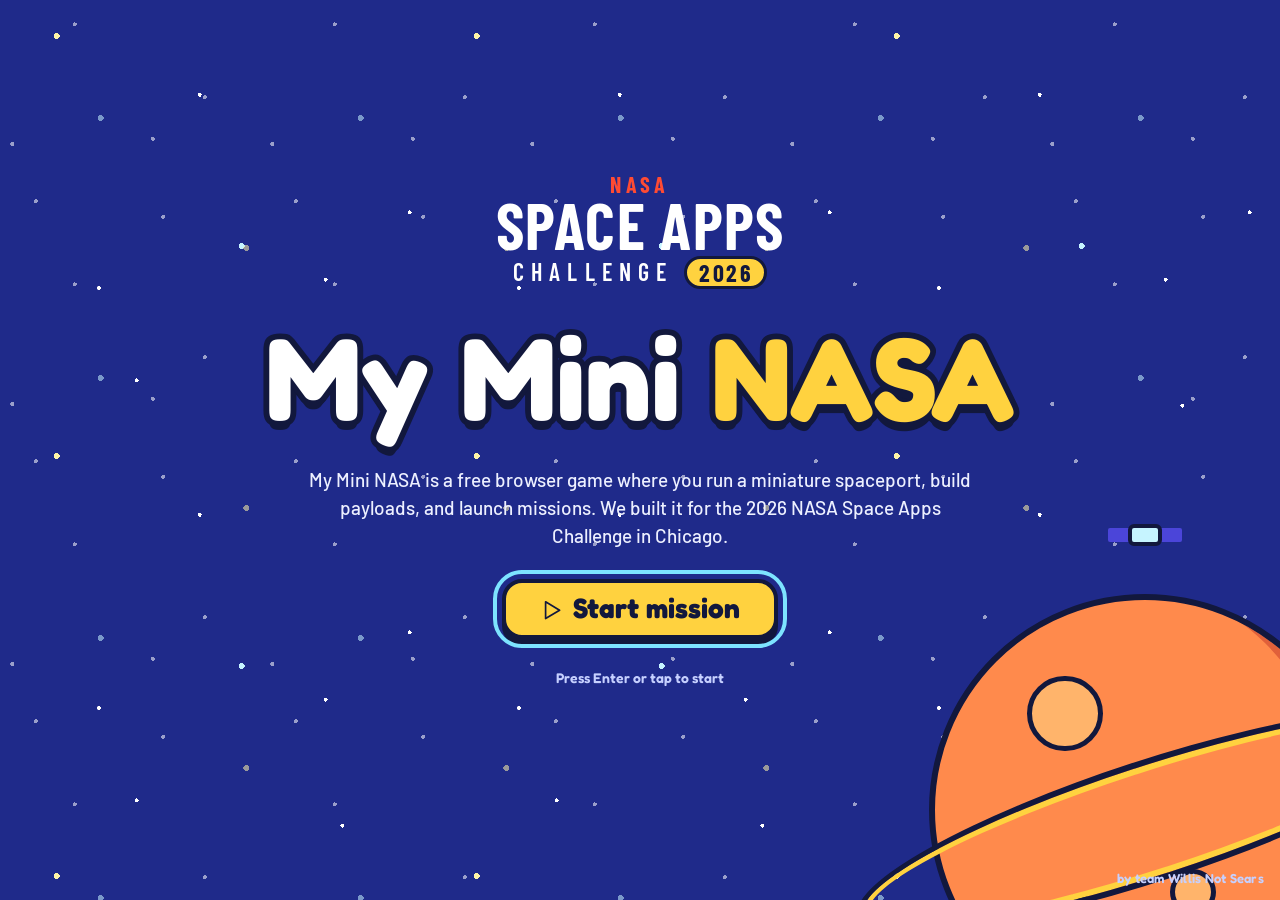
==== commit ec5a7720: "Describe My Mini NASA on the start screen and in search" ====
--- a/index.html
+++ b/index.html
@@ -5,16 +5,17 @@
   <meta name="viewport" content="width=device-width, initial-scale=1, viewport-fit=cover">
   <meta name="theme-color" content="#f9fcff">
   <meta name="game-version" content="v11">
-  <meta name="description" content="Run a pocket-sized spaceport and launch missions to Earth orbit, the Moon, Mars, and the Sun.">
-  <title>My Mini NASA</title>
-  <link rel="icon" href="data:image/svg+xml,%3Csvg xmlns='http://www.w3.org/2000/svg' viewBox='0 0 40 40'%3E%3Crect width='40' height='40' rx='11' fill='%235052f4'/%3E%3Ccircle cx='20' cy='20' r='8' fill='%23eff3ff'/%3E%3Cellipse cx='20' cy='20' rx='15' ry='5' transform='rotate(-35 20 20)' fill='none' stroke='%23ffde77' stroke-width='2'/%3E%3C/svg%3E">
+  <meta name="description" content="Play My Mini NASA, a free browser game. Run a miniature spaceport, build spacecraft payloads, and launch missions in a game made for NASA Space Apps Chicago.">
+  <title>My Mini NASA | Free Space Mission Browser Game</title>
+  <link rel="canonical" href="https://mymininasa.wiki/">
+  <link rel="icon" type="image/png" sizes="96x96" href="/assets/favicon.png">
   <link rel="stylesheet" href="style.css?v=24">
-  <link rel="stylesheet" href="campaign.css?v=8">
+  <link rel="stylesheet" href="campaign.css?v=mission-history-2">
   <link rel="stylesheet" href="stations.css?v=8">
   <link rel="stylesheet" href="upgrades.css?v=10">
   <link rel="stylesheet" href="challenges.css?v=11">
   <link rel="stylesheet" href="cartoon.css?v=21">
-  <link rel="stylesheet" href="splash.css?v=1">
+  <link rel="stylesheet" href="splash.css?v=2">
   <script defer src="icons.js?v=1"></script>
   <script defer src="splash.js?v=1"></script>
   <script defer src="celebrate.js?v=1"></script>
@@ -31,7 +32,8 @@
   <script defer src="stations-preview.js?v=1"></script>
   <script defer src="cargo-preview.js?v=1"></script>
   <link rel="stylesheet" href="cargo-guidance.css?v=1">
-  <script defer src="app.js?v=skin-introductions-1"></script>
+  <script defer src="mission-history.js?v=3"></script>
+  <script defer src="app.js?v=mission-history-3"></script>
   <link rel="stylesheet" href="trivia.css?v=1">
 </head>
 <body>
@@ -58,7 +60,8 @@
         <span class="splash-apps" aria-hidden="true">SPACE APPS</span>
         <span class="splash-challenge" aria-hidden="true">CHALLENGE <b>2026</b></span>
       </p>
-      <h2 class="splash-title" id="splash-title"><span>My</span> <span>Mini</span> <span class="splash-title-nasa">NASA</span></h2>
+      <h1 class="splash-title" id="splash-title"><span>My</span> <span>Mini</span> <span class="splash-title-nasa">NASA</span></h1>
+      <p class="splash-intro">My Mini NASA is a free browser game where you run a miniature spaceport, build payloads, and launch missions. We built it for the 2026 NASA Space Apps Challenge in Chicago.</p>
       <button type="button" class="splash-start" id="splash-start"><span aria-hidden="true"><svg class="ui-icon" viewBox="0 0 24 24" fill="none" stroke="currentColor" stroke-width="1.8" stroke-linecap="round" stroke-linejoin="round" aria-hidden="true" focusable="false"><path d="M6 3l15 9-15 9Z"/></svg></span> Start mission</button>
       <p class="splash-hint">Press Enter or tap to start</p>
     </div>
@@ -121,7 +124,7 @@
           <button type="button" class="quiet mission-toggle" id="mission-toggle" aria-expanded="true" aria-controls="mission-content mission-primary" aria-label="Collapse Mission Control"><span aria-hidden="true"><svg class="ui-icon" viewBox="0 0 24 24" fill="none" stroke="currentColor" stroke-width="1.8" stroke-linecap="round" stroke-linejoin="round" aria-hidden="true" focusable="false"><path d="M4 12h16"/></svg></span></button>
         </div>
         <div class="mission-content" id="mission-content">
-          <div class="mission-heading"><h2 id="mission-title">First Light</h2><p id="mission-description" hidden>Put your first CubeSat in orbit.</p><div class="mission-chips"><span class="mission-tag" id="mission-tag">EARTH ORBIT</span><span class="vehicle-chip"><span class="vehicle-icon" aria-hidden="true"><svg class="ui-icon" viewBox="0 0 24 24" fill="none" stroke="currentColor" stroke-width="1.8" stroke-linecap="round" stroke-linejoin="round" aria-hidden="true" focusable="false"><path d="M12 20V4M5 11l7-7 7 7"/></svg></span><strong id="rocket">Rideshare</strong><span id="rocket-limit">max 6 mass</span></span></div></div>
+          <div class="mission-heading"><h2 id="mission-title">Explorer 6</h2><p id="mission-description" hidden>Receive your first satellite signal from orbit.</p><div class="mission-chips"><span class="mission-tag" id="mission-tag">EARTH ORBIT</span><span class="vehicle-chip"><span class="vehicle-icon" aria-hidden="true"><svg class="ui-icon" viewBox="0 0 24 24" fill="none" stroke="currentColor" stroke-width="1.8" stroke-linecap="round" stroke-linejoin="round" aria-hidden="true" focusable="false"><path d="M12 20V4M5 11l7-7 7 7"/></svg></span><strong id="rocket">Rideshare</strong><span id="rocket-limit">max 6 mass</span></span></div></div>
           <div class="mission-perk" id="mission-perk" hidden><span aria-hidden="true"><svg class="ui-icon" viewBox="0 0 24 24" fill="none" stroke="currentColor" stroke-width="1.8" stroke-linecap="round" stroke-linejoin="round" aria-hidden="true" focusable="false"><path d="M12 2 15 8.5 22 9.5 17 14.5 18 22 12 18.5 6 22 7 14.5 2 9.5 9 8.5Z"/></svg></span><div><strong id="mission-perk-title"></strong><small id="mission-perk-detail"></small></div></div>
           <div class="odds-panel">
             <div class="odds-summary"><span>Success chance</span><strong id="launch-odds">—</strong></div>
@@ -148,6 +151,7 @@
     <div class="panel-top"><span id="panel-kicker" class="eyebrow">SPACEPORT OPERATIONS</span><button type="button" class="quiet close" id="close-panel" aria-label="Close panel" autofocus><svg class="ui-icon" viewBox="0 0 24 24" fill="none" stroke="currentColor" stroke-width="1.8" stroke-linecap="round" stroke-linejoin="round" aria-hidden="true" focusable="false"><path d="M5 5l14 14M19 5 5 19"/></svg></button></div>
     <h2 id="panel-title"></h2>
     <div id="panel-content"></div>
+    <div id="mission-history-popup" class="mission-history-popup" popover="manual" role="dialog" aria-labelledby="mission-history-title" hidden></div>
   </dialog>
 </body>
 </html>
--- a/campaign.css
+++ b/campaign.css
@@ -81,3 +81,23 @@
 @media (prefers-reduced-motion: reduce) {
   .odds-meter span { transition: none; }
 }
+
+/* Real NASA images use the same illustrated-card style as facility history. */
+.mission-source { color: #234584; text-underline-offset: 2px; }
+.mission-history-intro { margin: 0 0 10px; color: var(--muted); font-size: 13px; }
+.mission-offer-heading, .mission-history-note { display: flex; align-items: center; gap: 5px; min-width: 0; }
+.mission-offer-heading h3 { overflow-wrap: anywhere; }
+.mission-history-note { margin-top: 8px; padding: 1px 8px; border: 1px solid #d9e0fb; border-radius: 10px; color: #253171; background: #f2f5ff; font-size: 13px; }
+.mission-history-trigger { flex: 0 0 44px; display: grid; place-items: center; width: 44px; height: 44px; margin: -5px 0 -5px -7px; padding: 0; border: 0; border-radius: 10px; color: var(--ink); background: transparent; cursor: pointer; }
+.mission-history-trigger span { display: grid; place-items: center; width: 25px; height: 25px; border: 2px solid var(--ink); border-radius: 50%; background: #ffe18e; font: 800 16px/1 var(--cartoon); }
+.mission-history-trigger:hover span, .mission-history-trigger[aria-expanded="true"] span { background: #ffcc55; }
+.mission-history-trigger:focus-visible, .mission-history-popup :is(button, a):focus-visible { outline: 2px solid var(--ribbon); outline-offset: 2px; }
+.mission-history-popup { position: fixed; z-index: 10; inset: auto; box-sizing: border-box; overflow: auto; overscroll-behavior: contain; margin: 0; padding: 0; border: 0; border-radius: 18px; background: #fff; box-shadow: 0 7px 24px #11224866; scrollbar-color: #91a1d3 #fff; }
+.mission-history-popup[hidden] { display: none; }
+.mission-history-popup .mission-history-fact { margin: 0; box-shadow: none; }
+.mission-history-photo { position: relative; min-height: 48px; background: #c6f4ff; }
+.mission-history-popup .mission-history-photo img { aspect-ratio: 16 / 9; object-fit: contain; background: #14203b; }
+.mission-history-close { position: absolute; top: 4px; right: 4px; display: grid; place-items: center; min-width: 44px; min-height: 44px; border: 2px solid var(--ink); border-radius: 50%; background: #fff; color: var(--ink); cursor: pointer; }
+.mission-history-close .ui-icon { width: 18px; height: 18px; }
+.mission-history-date { font-weight: 750; }
+.mission-history-learn { display: flex; min-height: 44px; align-items: center; gap: 5px; font-size: 13px; }
--- a/splash.css
+++ b/splash.css
@@ -128,6 +128,7 @@
   color: #ffffff;
   -webkit-text-stroke: .1em #12183d;
   paint-order: stroke fill;
+  letter-spacing: normal;
   text-shadow: 0 .08em 0 #12183d;
 }
 .splash-title span { display: inline-block; animation: splash-pop .7s cubic-bezier(.2, 1.6, .45, 1) both; }
@@ -137,6 +138,13 @@
 .splash-title .splash-title-nasa { color: #ffd23f; }
 @keyframes splash-pop { from { opacity: 0; transform: translateY(-60%) scale(.4) rotate(-8deg); } to { opacity: 1; transform: none; } }
 @keyframes splash-drop { from { opacity: 0; transform: translateY(-40px); } to { opacity: 1; transform: none; } }
+
+.splash-intro {
+  max-width: 42rem;
+  margin: 0;
+  color: #edf0ff;
+  font: 500 clamp(15px, 2.6vmin, 19px)/1.45 var(--sans, sans-serif);
+}
 
 .splash-start {
   min-height: 60px;
@@ -173,6 +181,13 @@
   .splash-rocket { left: 4%; }
 }
 
+@media (max-height: 520px) {
+  .splash { padding: 12px 16px 34px; }
+  .splash-content { gap: 10px; }
+  .splash-title { font-size: clamp(44px, 12vmin, 62px); }
+  .splash-start { min-height: 48px; }
+}
+
 @media (prefers-reduced-motion: reduce) {
   .splash, .splash * { animation: none !important; }
   .splash-rocket { display: none; }
